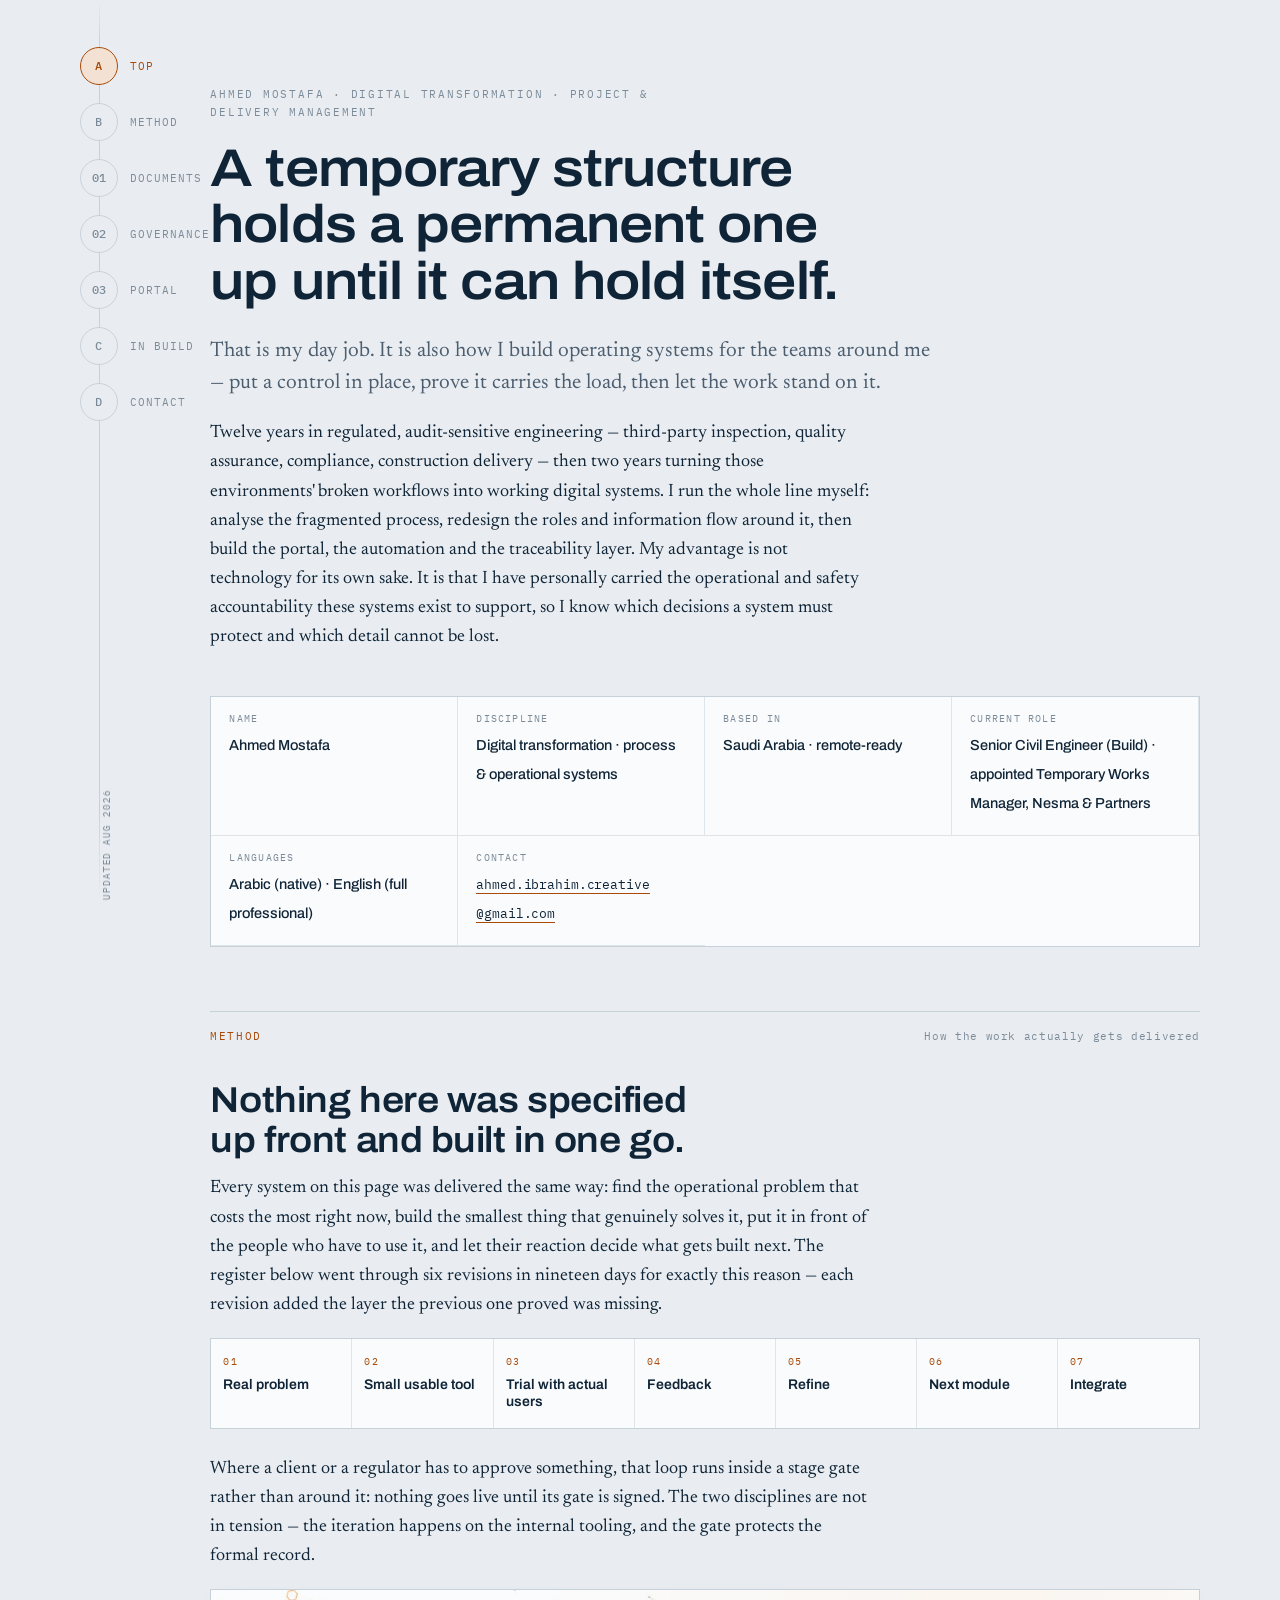
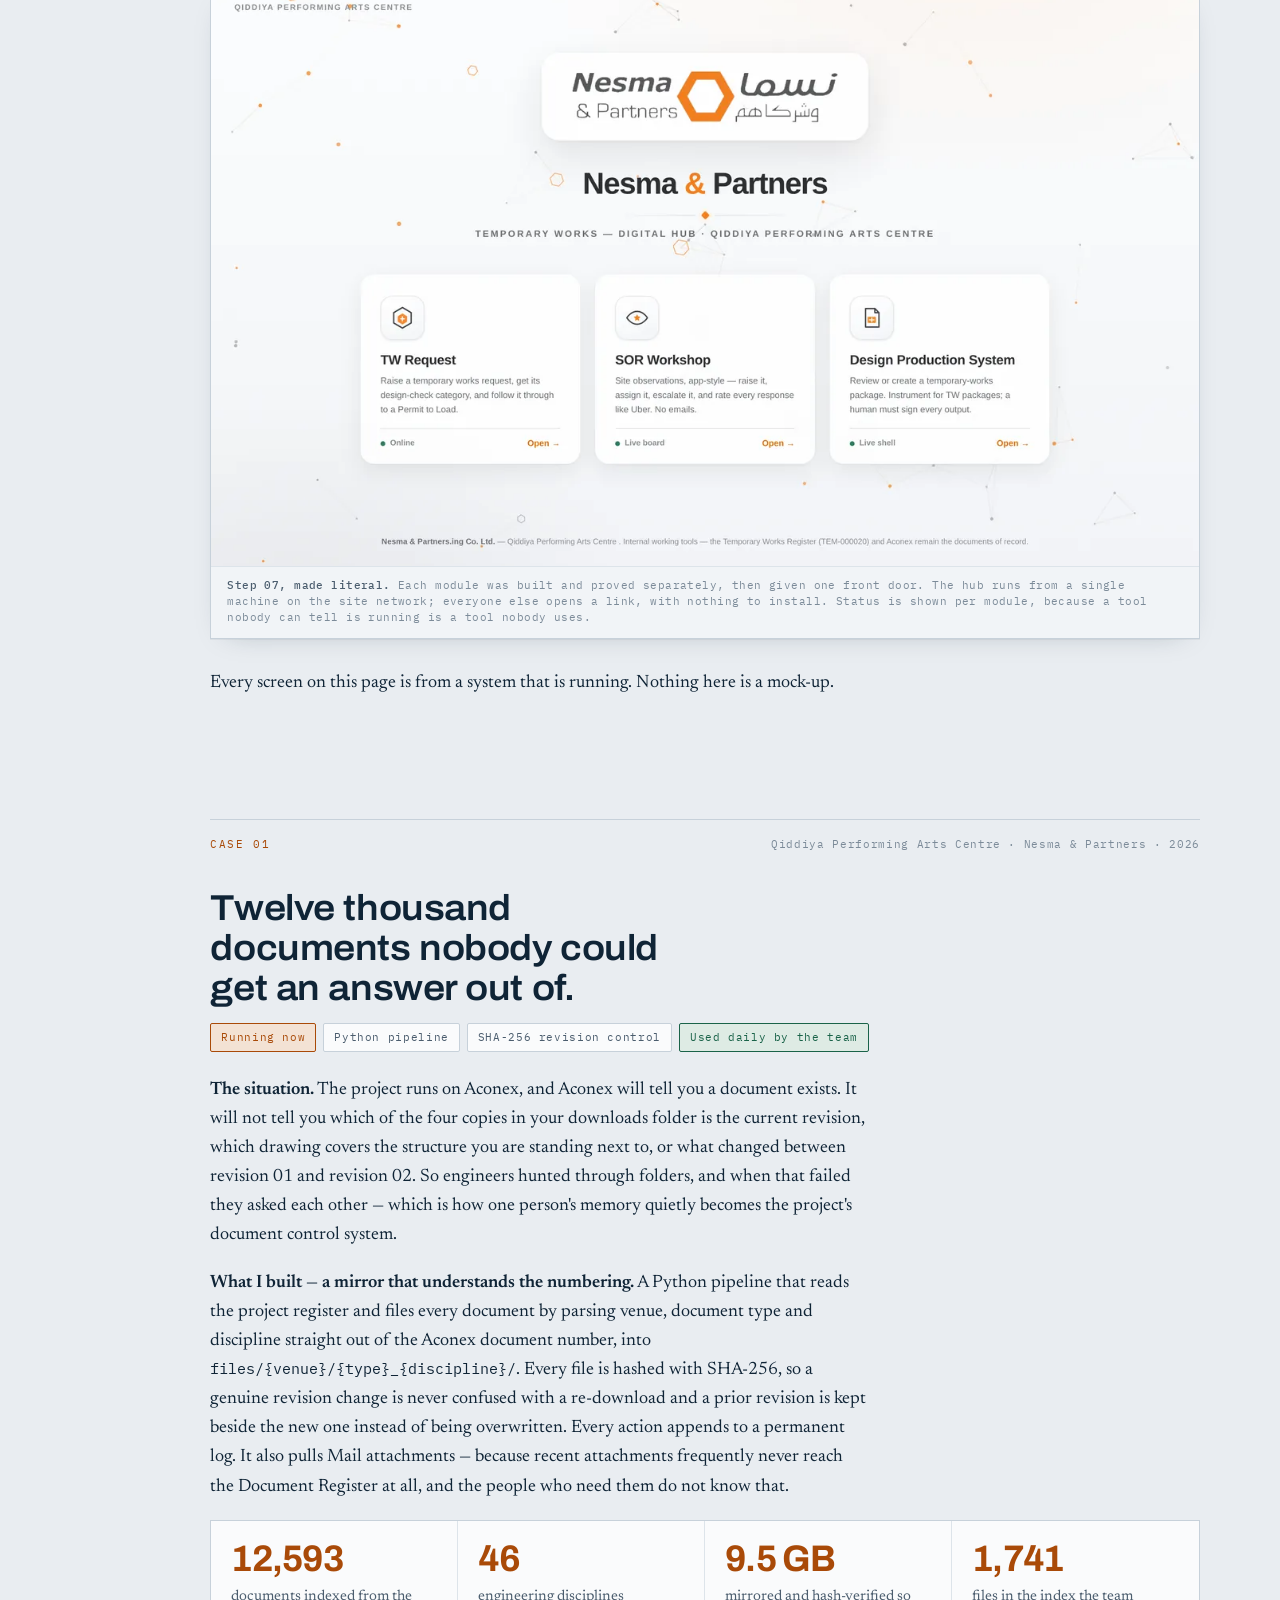
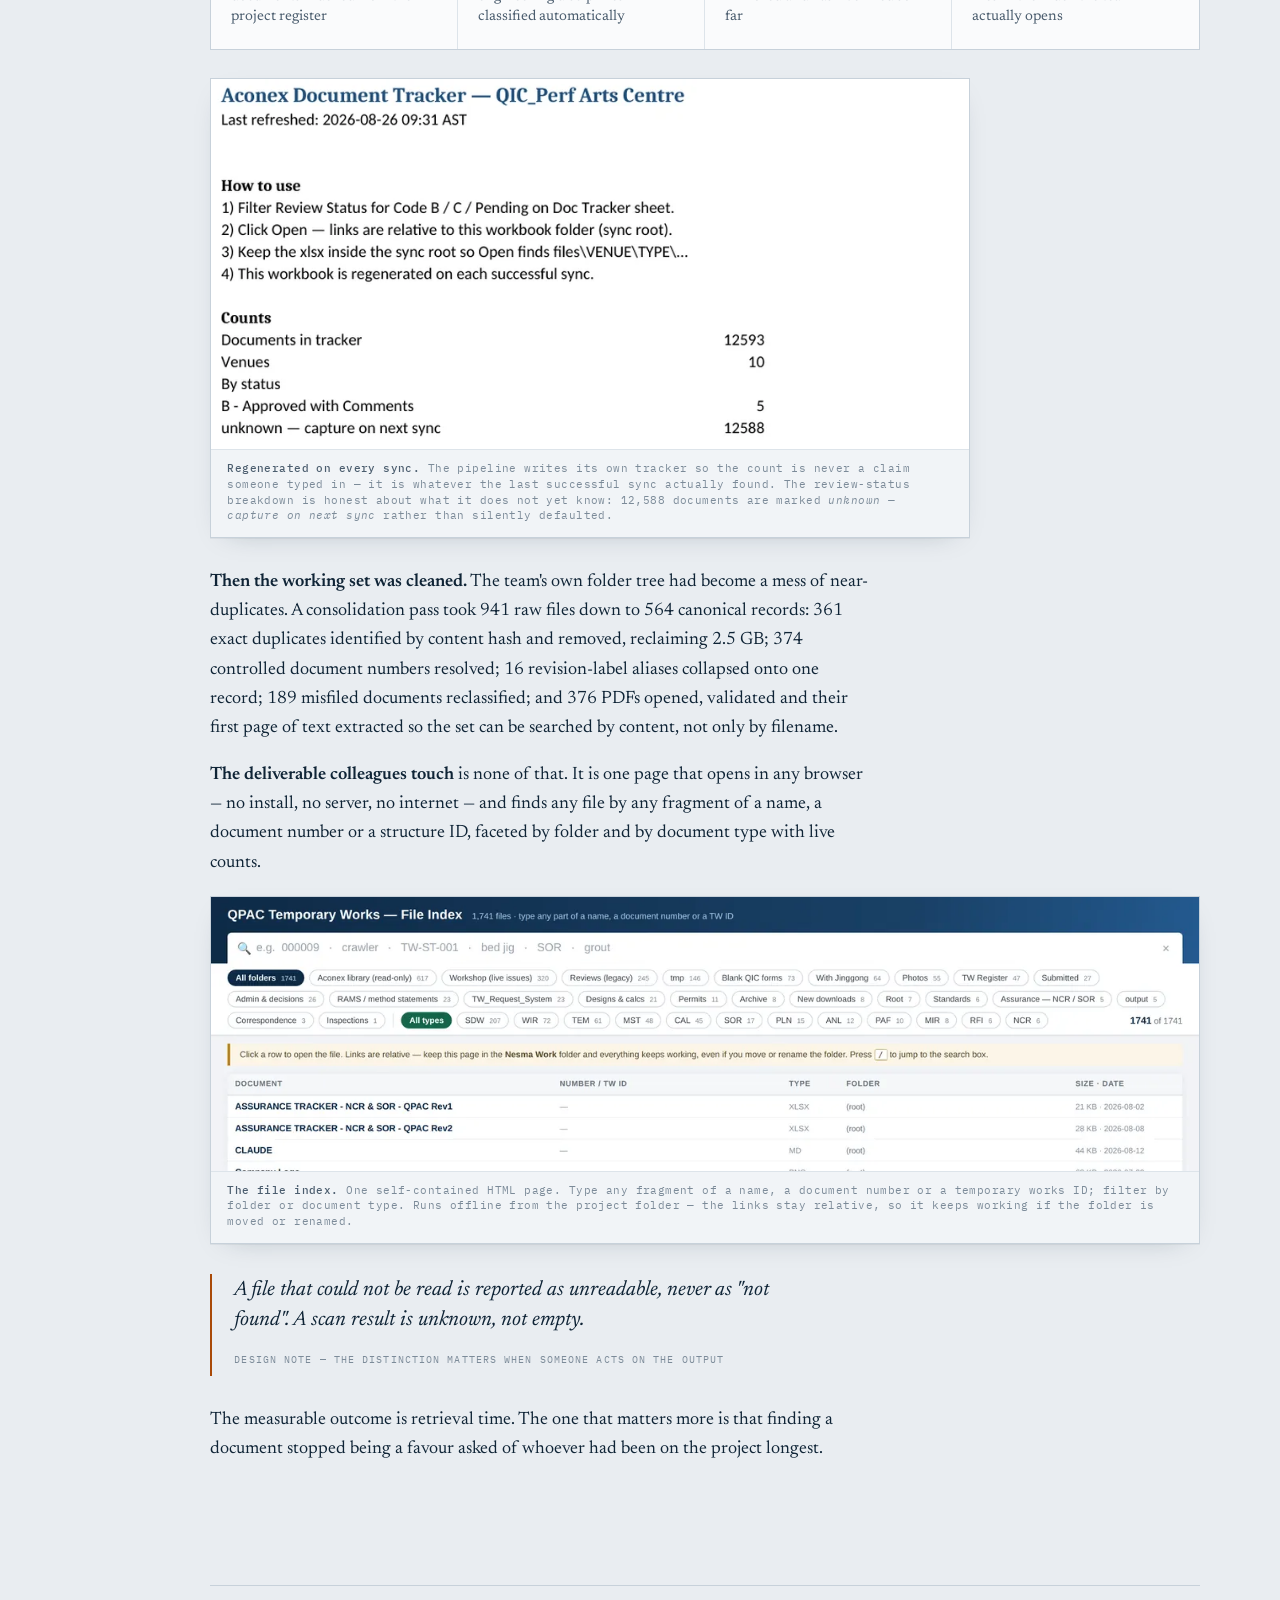
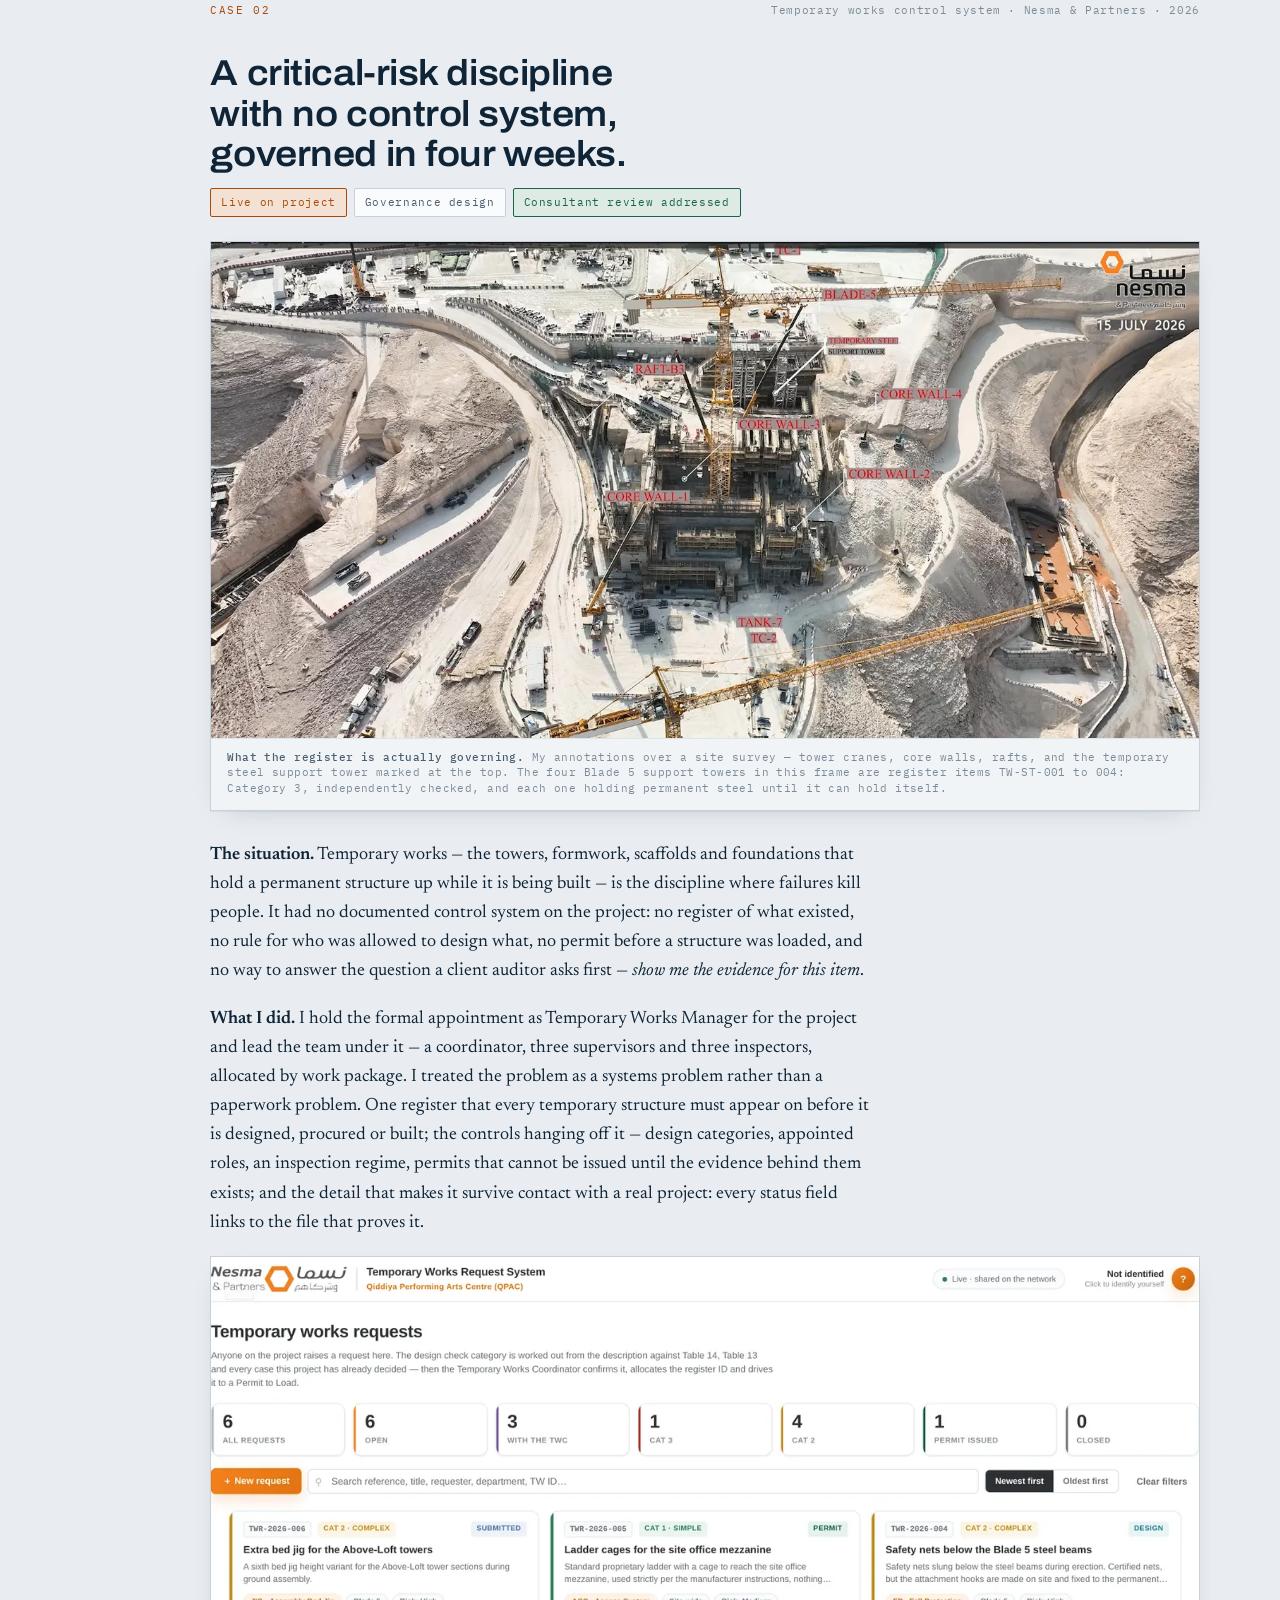
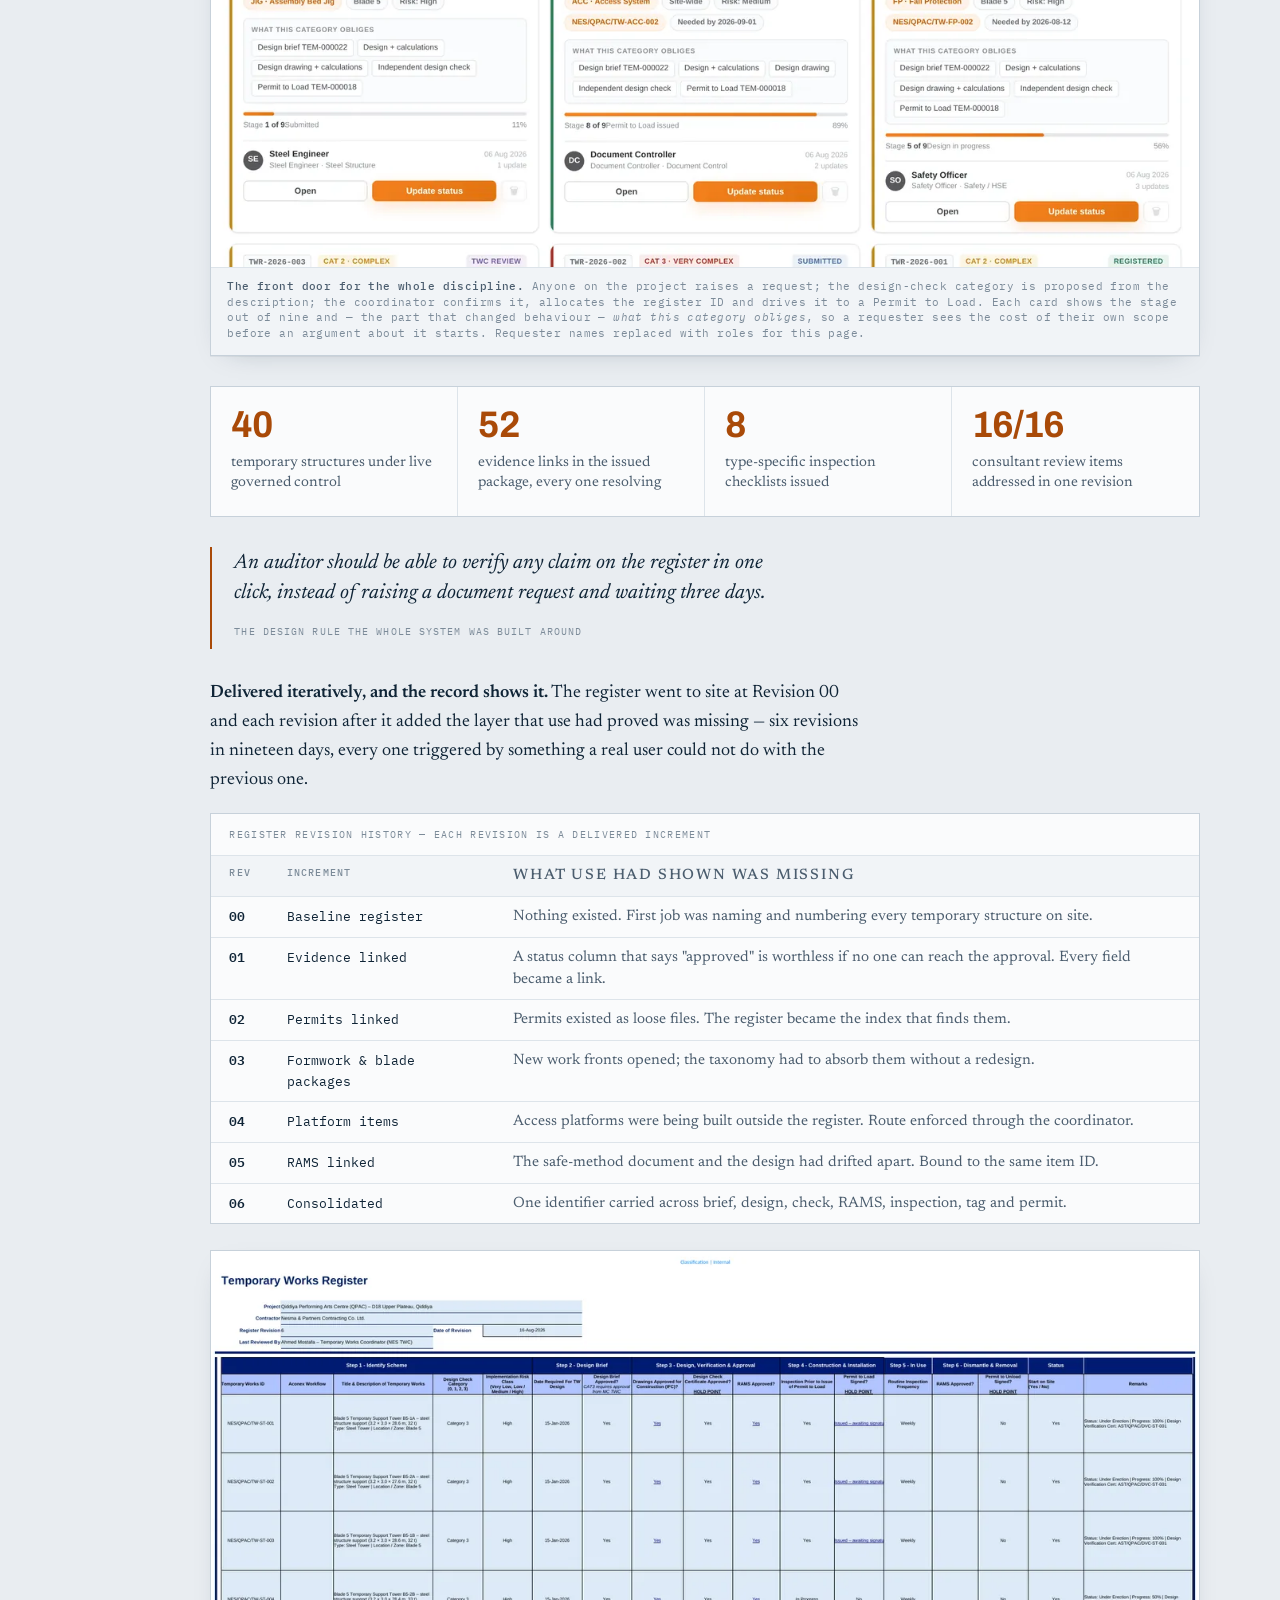
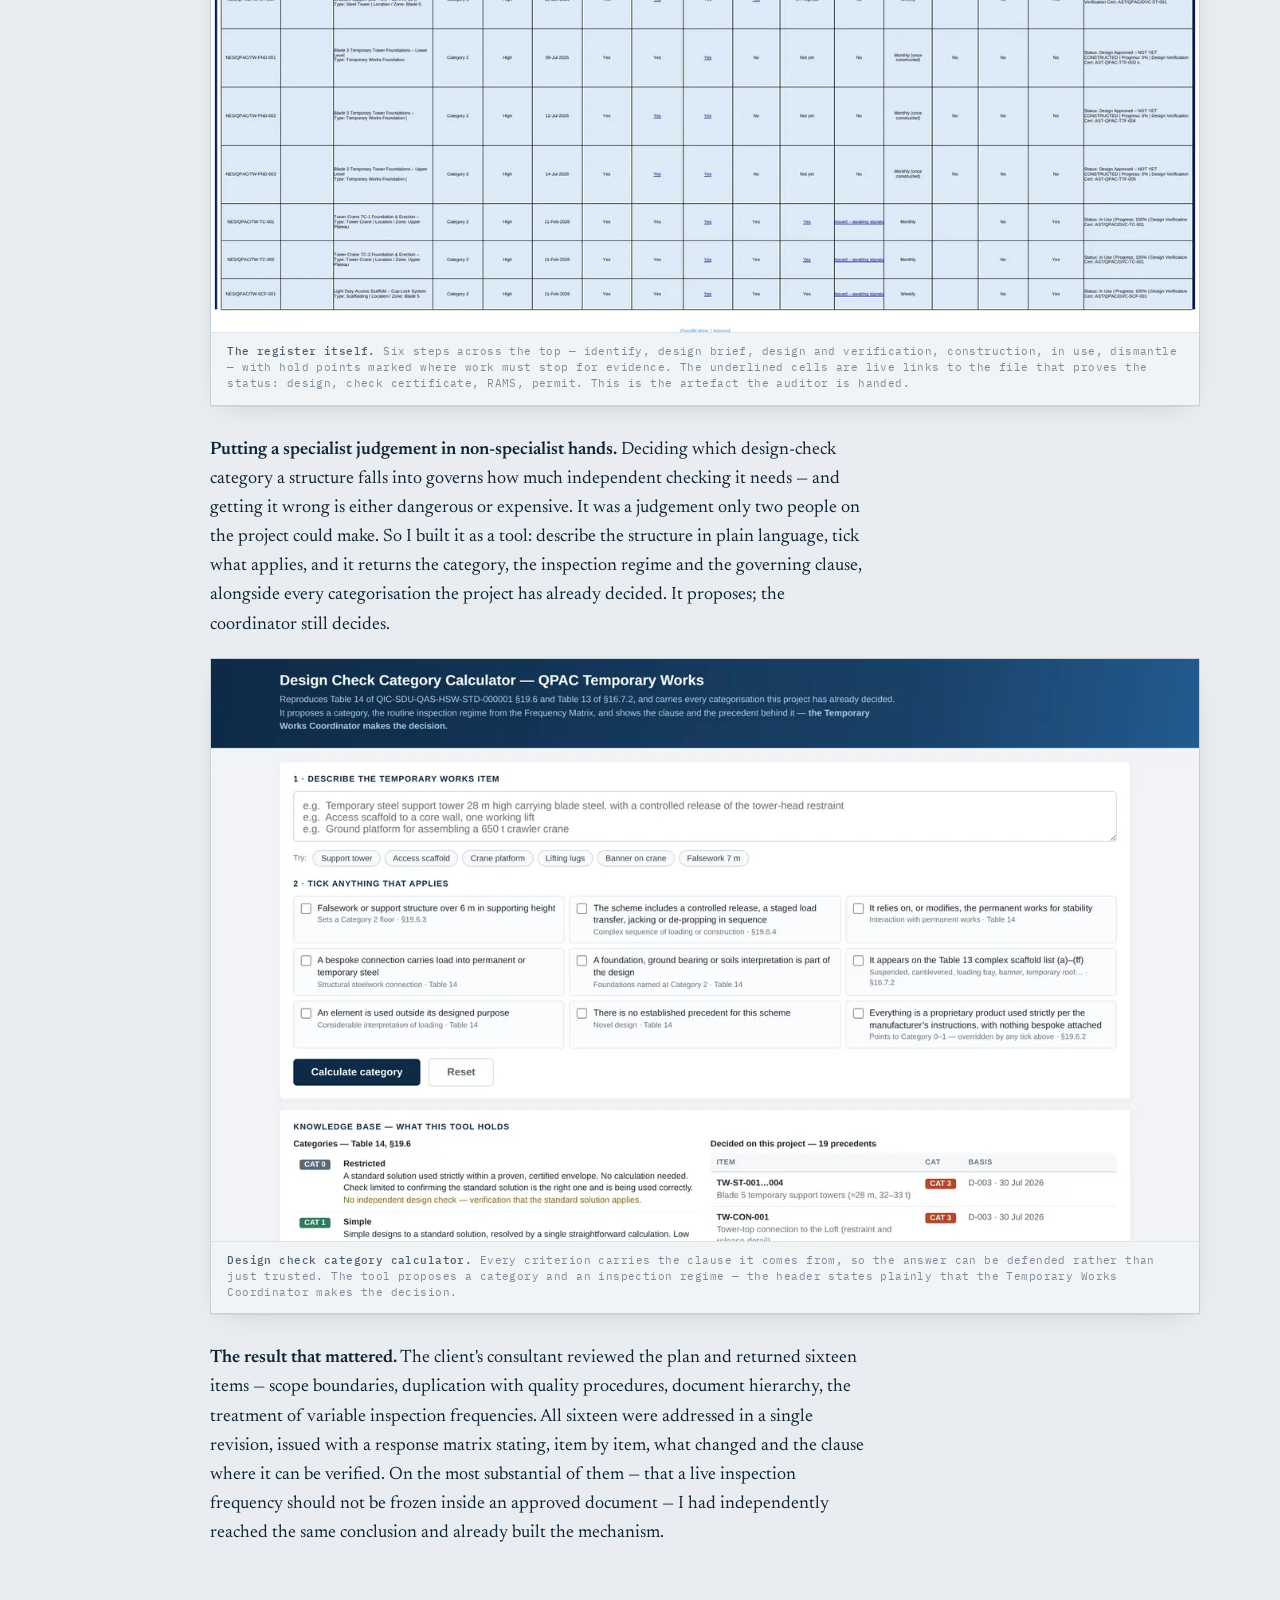
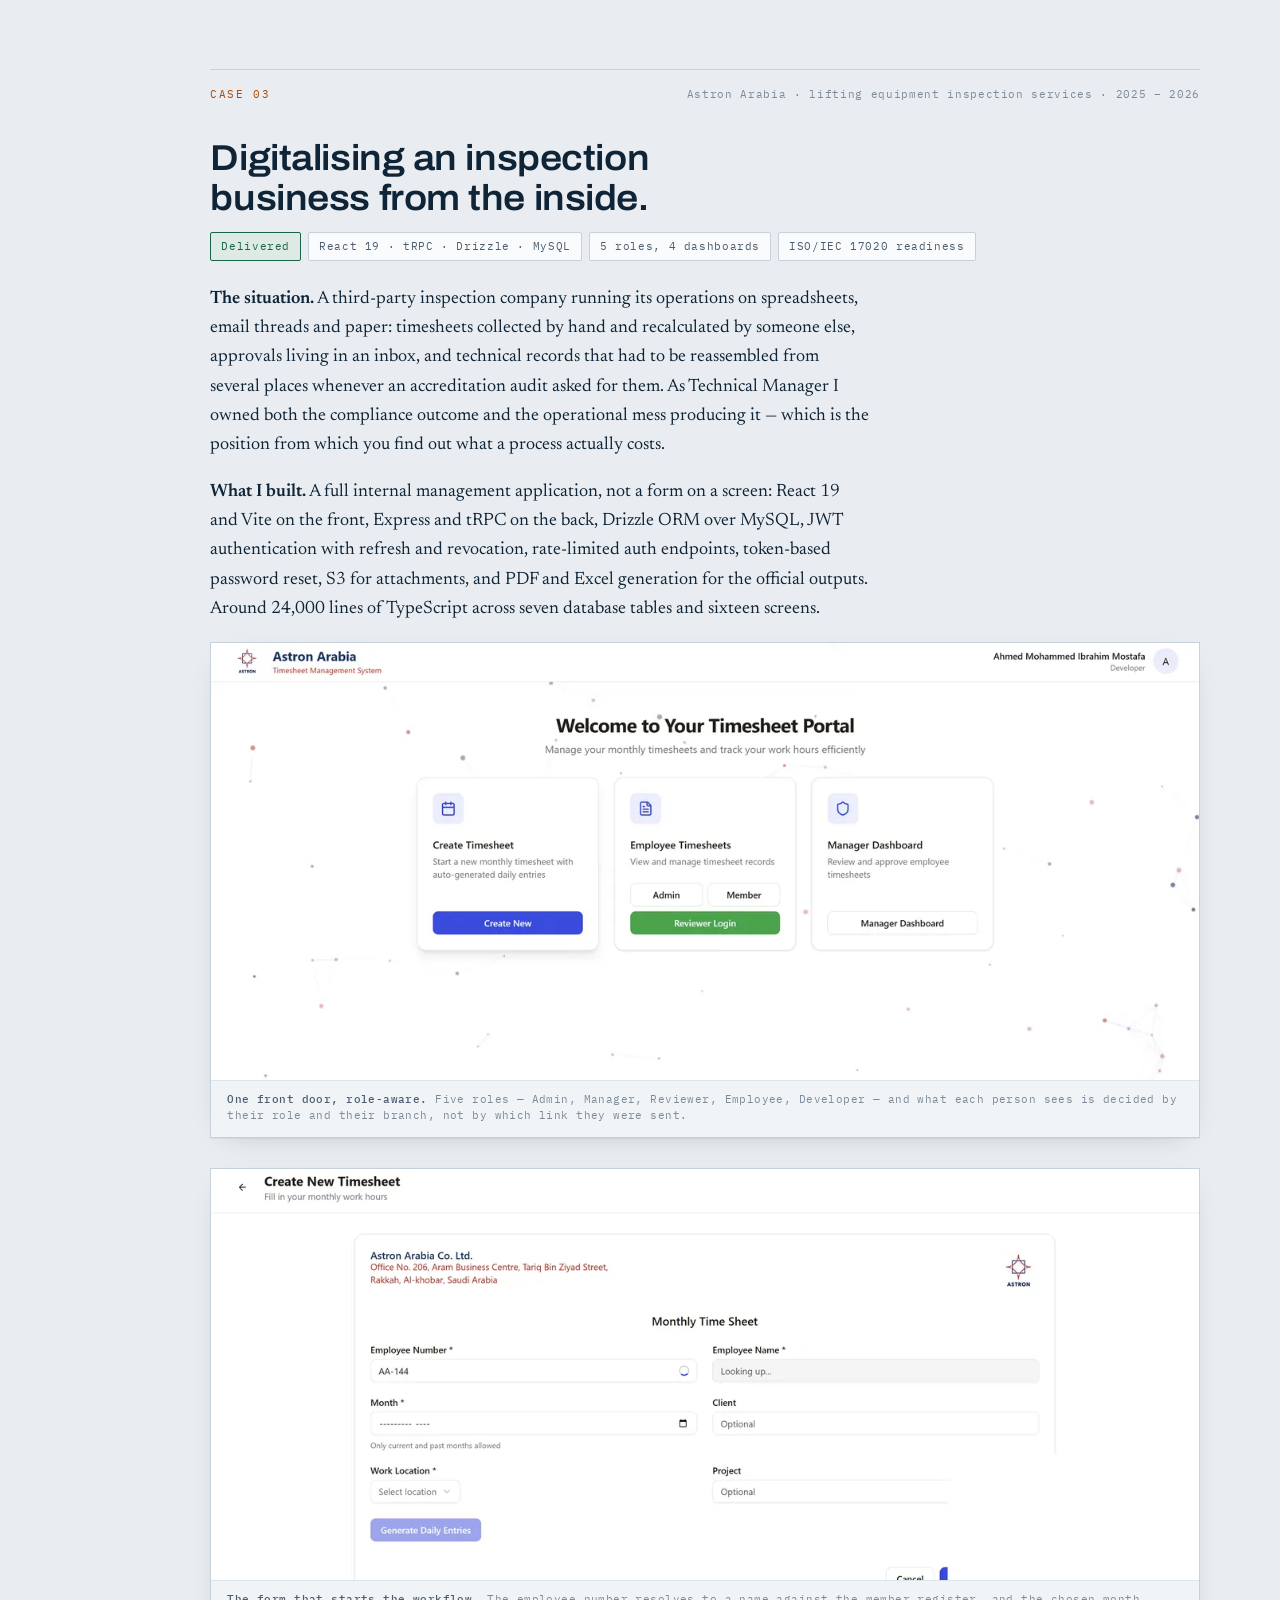
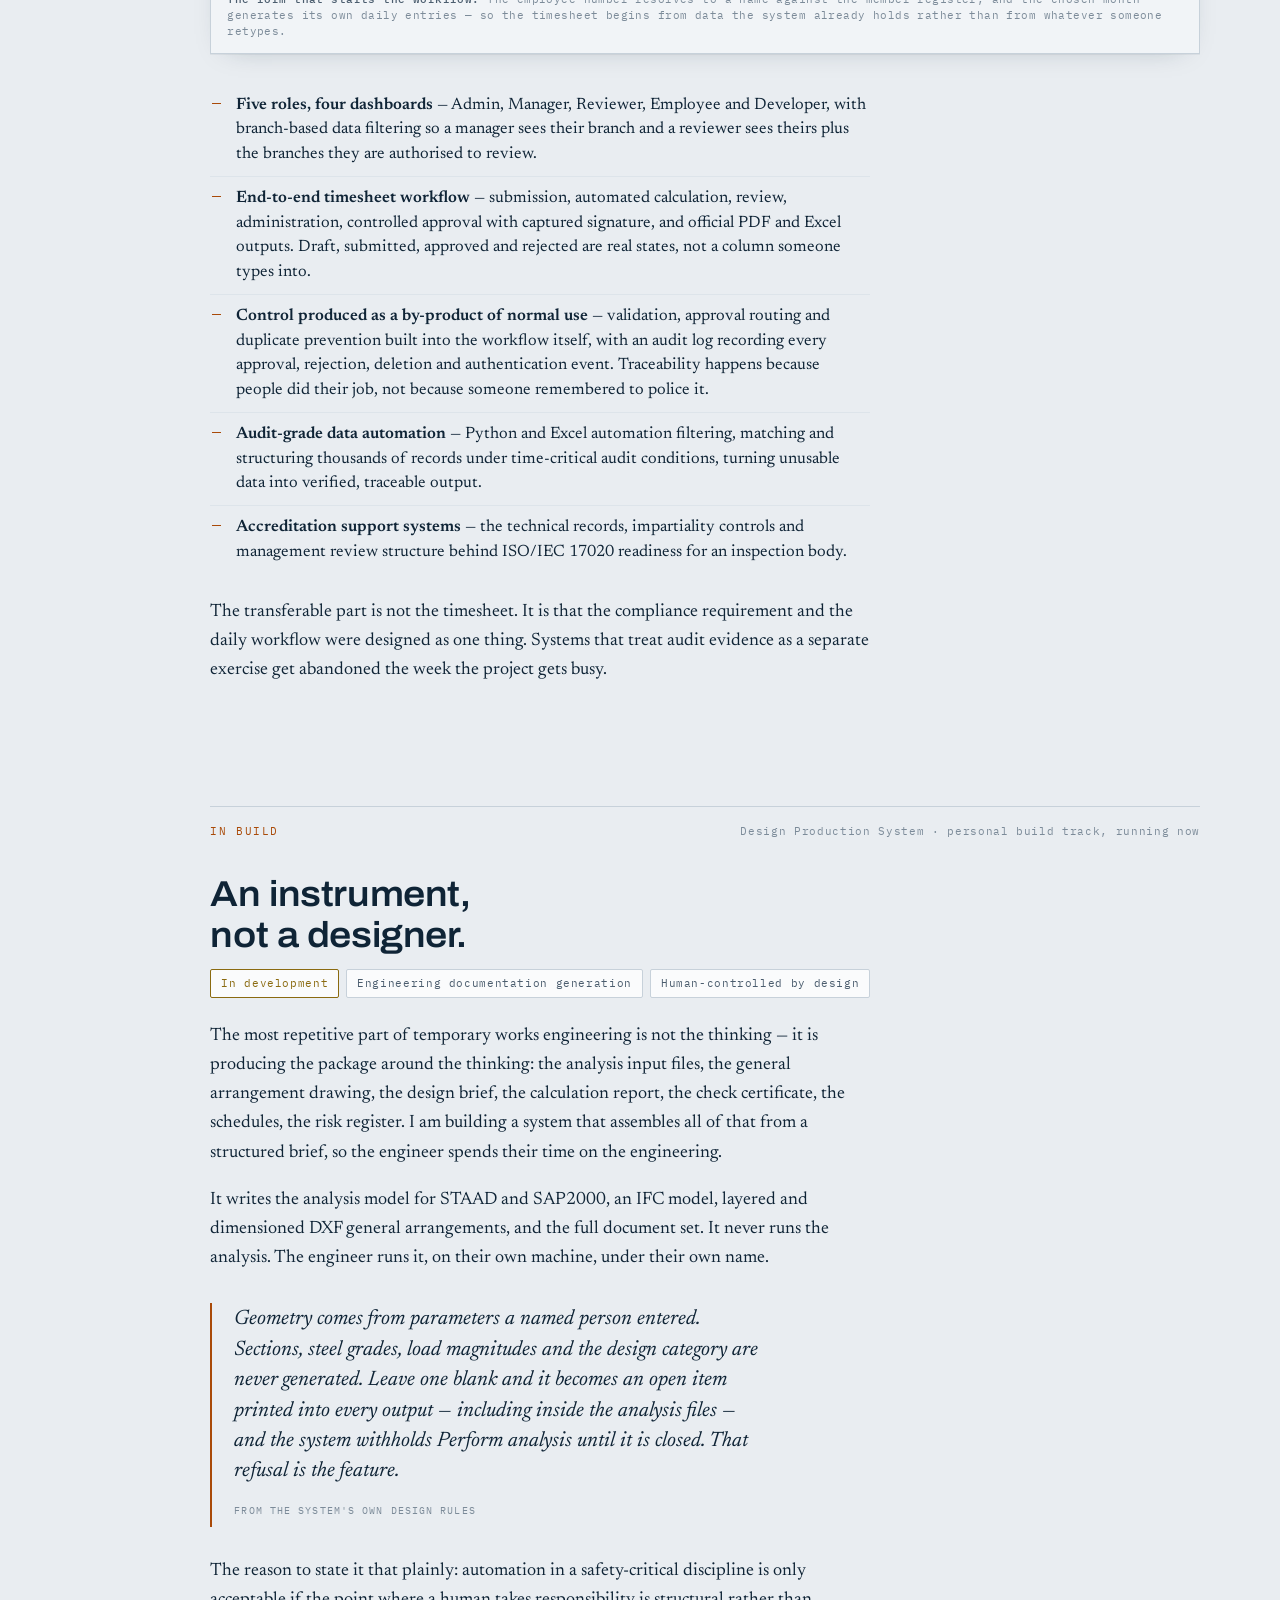
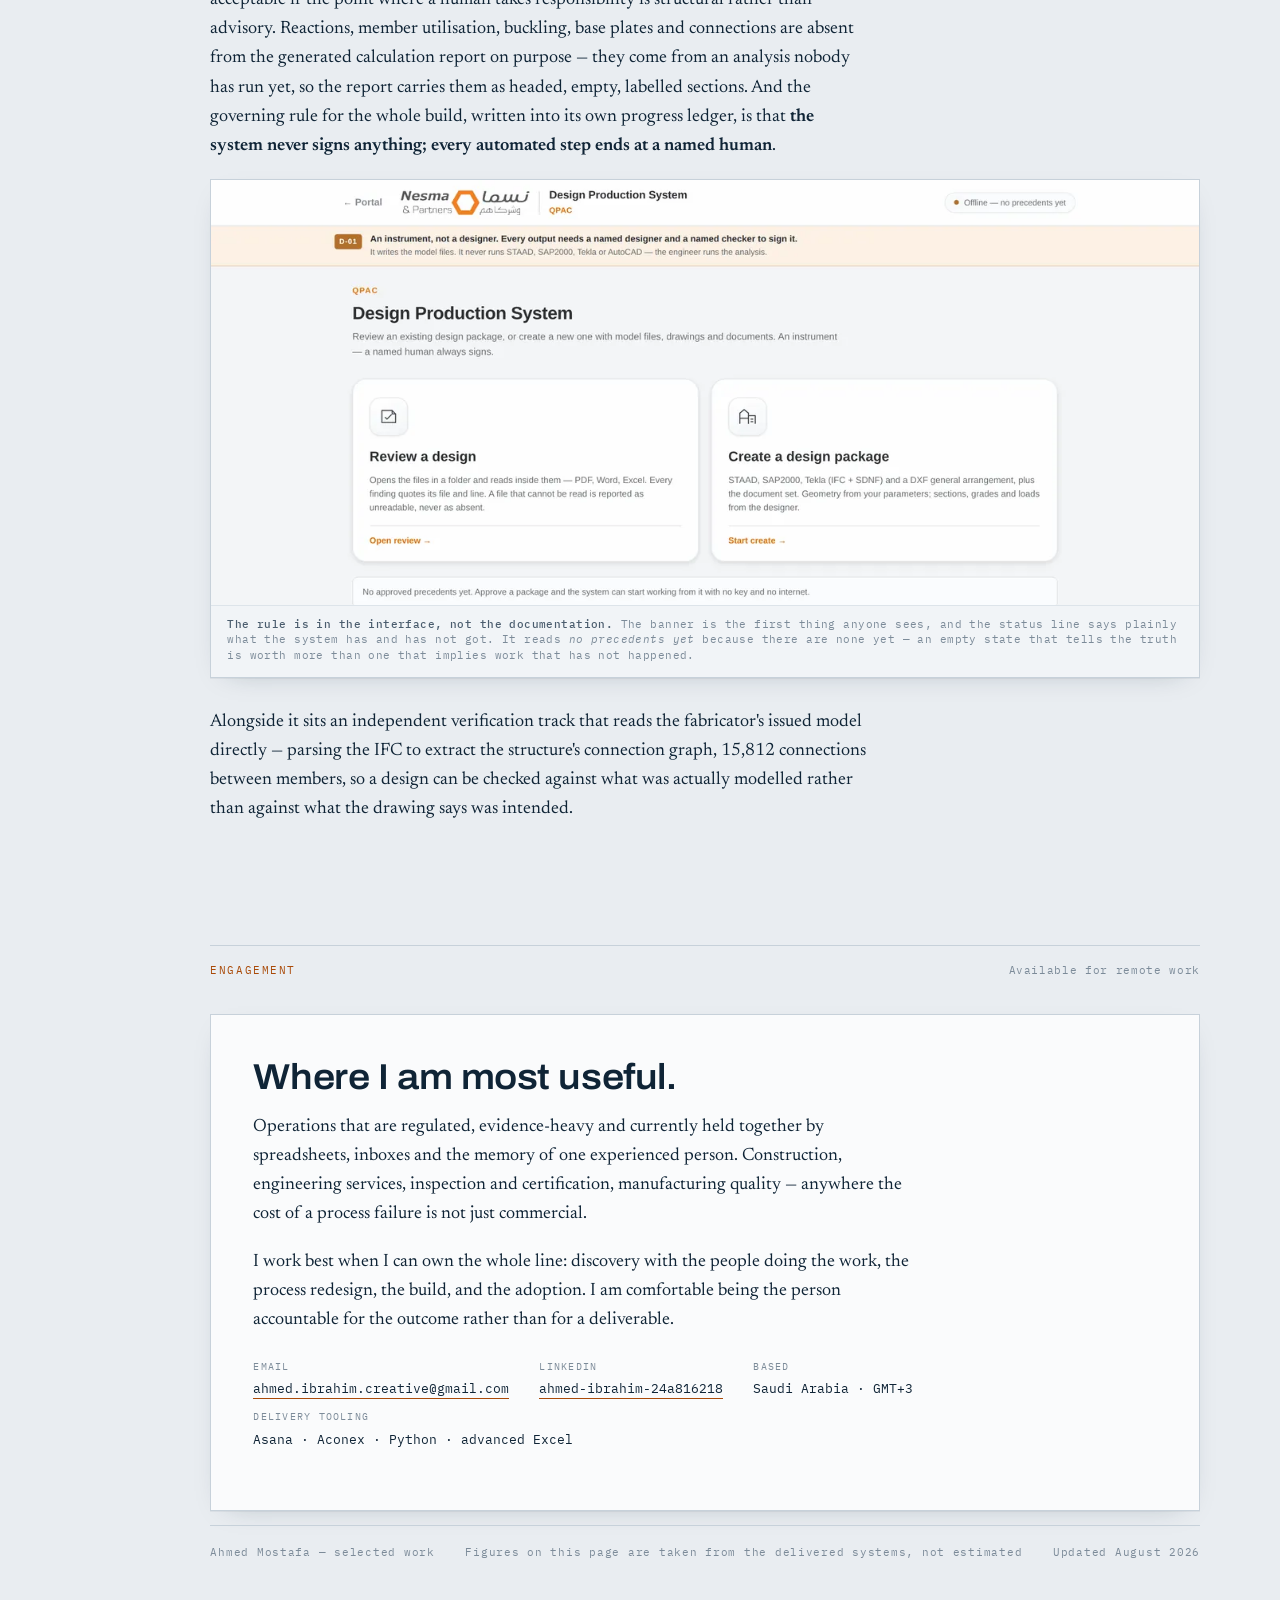
==== index.html @ 895879b9 "Add files via upload" ====
<!doctype html><html lang="en"><head><meta charset="utf-8"><meta name="viewport" content="width=device-width,initial-scale=1"><title>Ahmed Mostafa</title>

<link rel="preconnect" href="https://fonts.googleapis.com">
<link rel="preconnect" href="https://fonts.gstatic.com" crossorigin>
<link rel="stylesheet" href="https://fonts.googleapis.com/css2?family=Archivo:wdth,wght@75..125,400..700&family=IBM+Plex+Mono:wght@400;500;600&family=Newsreader:opsz,wght@6..72,300..600&display=swap">

<style>
/* ============ TOKENS ============ */
:root{
  --paper:#E9EDF1;
  --surface:#FAFBFC;
  --surface-2:#F1F4F7;
  --ink:#0F2436;
  --ink-2:#4B5D6E;
  --ink-3:#7C8B99;
  --rule:#C7D1DA;
  --rule-soft:#DDE4EA;
  --accent:#A94A08;
  --accent-soft:#F3E2D4;
  --verify:#1A6349;
  --verify-soft:#DEEBE4;
  --hold:#8A6A10;
  --shadow:0 1px 0 rgba(15,36,54,.05), 0 8px 28px -18px rgba(15,36,54,.35);
  --dsp:"Archivo","Helvetica Neue",Arial,sans-serif;
  --bdy:"Newsreader",Georgia,"Times New Roman",serif;
  --mno:"IBM Plex Mono",ui-monospace,"SFMono-Regular",Consolas,monospace;
}
@media (prefers-color-scheme: dark){
  :root:not([data-theme="light"]){
    --paper:#0B141C;
    --surface:#101C26;
    --surface-2:#16242F;
    --ink:#DFE8EF;
    --ink-2:#9CAFBE;
    --ink-3:#6D808F;
    --rule:#263A48;
    --rule-soft:#1C2C38;
    --accent:#E08A44;
    --accent-soft:#33231A;
    --verify:#59B790;
    --verify-soft:#152A24;
    --hold:#C9A241;
    --shadow:0 1px 0 rgba(0,0,0,.4), 0 10px 30px -20px rgba(0,0,0,.9);
  }
}
:root[data-theme="dark"]{
  --paper:#0B141C;
  --surface:#101C26;
  --surface-2:#16242F;
  --ink:#DFE8EF;
  --ink-2:#9CAFBE;
  --ink-3:#6D808F;
  --rule:#263A48;
  --rule-soft:#1C2C38;
  --accent:#E08A44;
  --accent-soft:#33231A;
  --verify:#59B790;
  --verify-soft:#152A24;
  --hold:#C9A241;
  --shadow:0 1px 0 rgba(0,0,0,.4), 0 10px 30px -20px rgba(0,0,0,.9);
}

*{box-sizing:border-box}
body{
  margin:0;
  background:var(--paper);
  color:var(--ink);
  font-family:var(--bdy);
  font-size:18px;
  line-height:1.62;
  -webkit-font-smoothing:antialiased;
  font-optical-sizing:auto;
}
::selection{background:var(--accent-soft);color:var(--ink)}
a{color:inherit}
:focus-visible{outline:2px solid var(--accent);outline-offset:3px;border-radius:2px}

/* ============ SHELL ============ */
.sheet{
  max-width:1200px;
  margin:0 auto;
  padding:0 clamp(16px,4vw,40px) 120px;
}
.grid{
  display:grid;
  grid-template-columns:92px minmax(0,1fr);
  gap:0 clamp(18px,3vw,40px);
  align-items:start;
}
.grid>*{min-width:0}
main{min-width:0}
/* left rail = drawing gridline */
.rail{
  position:sticky;
  top:0;
  height:100vh;
  padding-top:38px;
  display:flex;
  flex-direction:column;
  gap:0;
}
.rail::before{
  content:"";
  position:absolute;
  left:19px; top:0; bottom:0;
  width:1px;
  background:linear-gradient(to bottom,transparent 0,var(--rule) 46px,var(--rule) calc(100% - 90px),transparent 100%);
}
.bub{
  position:relative;
  display:flex;
  align-items:center;
  gap:12px;
  text-decoration:none;
  padding:9px 0;
  color:var(--ink-3);
  transition:color .25s ease;
}
.bub .dot{
  width:38px;height:38px;flex:none;
  border-radius:50%;
  border:1px solid var(--rule);
  background:var(--paper);
  display:grid;place-items:center;
  font-family:var(--mno);
  font-size:12px;font-weight:500;
  letter-spacing:.02em;
  color:var(--ink-3);
  transition:border-color .25s ease,color .25s ease,background .25s ease;
}
.bub .lbl{
  font-family:var(--mno);
  font-size:10.5px;
  letter-spacing:.1em;
  text-transform:uppercase;
  white-space:nowrap;
  opacity:0;
  transform:translateX(-6px);
  transition:opacity .25s ease,transform .25s ease;
}
.bub:hover .lbl,.bub.on .lbl{opacity:1;transform:none}
.bub:hover .dot{border-color:var(--ink-2);color:var(--ink-2)}
.bub.on{color:var(--accent)}
.bub.on .dot{border-color:var(--accent);color:var(--accent);background:var(--accent-soft)}
.railfoot{
  margin-top:auto;padding-bottom:34px;
  font-family:var(--mno);font-size:10px;letter-spacing:.09em;
  color:var(--ink-3);text-transform:uppercase;
  writing-mode:vertical-rl;transform:rotate(180deg);
  margin-left:19px;
}

/* ============ TYPE ============ */
.eyebrow{
  font-family:var(--mno);
  font-size:11px;
  letter-spacing:.16em;
  text-transform:uppercase;
  color:var(--ink-3);
  margin:0 0 18px;
}
h1{
  font-family:var(--dsp);
  font-variation-settings:"wdth" 112;
  font-weight:600;
  font-size:clamp(31px,4.6vw,53px);
  line-height:1.07;
  letter-spacing:-.018em;
  text-wrap:balance;
  margin:0 0 26px;
  max-width:21ch;
}
h2{
  font-family:var(--dsp);
  font-variation-settings:"wdth" 108;
  font-weight:600;
  font-size:clamp(24px,3.1vw,36px);
  line-height:1.12;
  letter-spacing:-.012em;
  text-wrap:balance;
  margin:0 0 14px;
  max-width:22ch;
}
h3{
  font-family:var(--dsp);
  font-variation-settings:"wdth" 100;
  font-weight:600;
  font-size:17px;
  letter-spacing:.005em;
  margin:0 0 8px;
}
p{margin:0 0 18px;max-width:66ch}
.lead{font-size:21px;line-height:1.56;color:var(--ink-2);max-width:60ch}
strong{font-weight:600;color:var(--ink)}
em{font-style:italic}

/* ============ SECTIONS ============ */
section{padding:0 0 clamp(64px,8vw,104px);scroll-margin-top:24px}
.sechead{
  display:flex;align-items:baseline;gap:16px;flex-wrap:wrap;
  border-top:1px solid var(--rule);
  padding-top:16px;margin-bottom:34px;
}
.sechead .ref{
  font-family:var(--mno);font-size:11px;letter-spacing:.14em;
  text-transform:uppercase;color:var(--accent);flex:none;
}
.sechead .meta{
  font-family:var(--mno);font-size:11px;letter-spacing:.06em;
  color:var(--ink-3);margin-left:auto;text-align:right;
}

/* ============ TITLE BLOCK ============ */
.hero{padding:clamp(44px,7vw,86px) 0 clamp(40px,5vw,64px)}
.tblock{
  margin-top:44px;
  border:1px solid var(--rule);
  background:var(--surface);
  display:grid;
  grid-template-columns:repeat(auto-fit,minmax(228px,1fr));
}
.tcell{
  padding:14px 18px 16px;
  border-right:1px solid var(--rule-soft);
  border-bottom:1px solid var(--rule-soft);
  min-width:0;
}
.tcell:last-child{border-right:0}
.tcell .k{
  font-family:var(--mno);font-size:9.5px;letter-spacing:.13em;
  text-transform:uppercase;color:var(--ink-3);display:block;margin-bottom:5px;
}
.tcell .v{
  font-family:var(--dsp);font-variation-settings:"wdth" 100;
  font-weight:500;font-size:14.5px;line-height:1.35;color:var(--ink);
  word-break:break-word;
}
.tcell a.v{text-decoration:none;border-bottom:1px solid var(--accent);padding-bottom:1px}
.tcell a.mail{font-family:var(--mno);font-size:12.5px;font-weight:400;letter-spacing:-.01em}
.tcell a.v:hover{color:var(--accent)}

/* ============ LOOP STRIP ============ */
.loop{
  display:flex;flex-wrap:wrap;align-items:stretch;gap:0;
  border:1px solid var(--rule);background:var(--surface);
  margin:0 0 26px;
}
.loop .st{
  flex:1 1 100px;min-width:0;
  padding:15px 12px 17px;
  border-right:1px solid var(--rule-soft);
  position:relative;
}
.loop .st:last-child{border-right:0}
.loop .st .n{
  font-family:var(--mno);font-size:9.5px;letter-spacing:.12em;
  color:var(--accent);display:block;margin-bottom:6px;
}
.loop .st .t{
  font-family:var(--dsp);font-variation-settings:"wdth" 100;
  font-weight:600;font-size:14px;line-height:1.25;display:block;
}

/* ============ FIGURES / DATA ============ */
.scroller{overflow-x:auto;margin:0 0 26px;border:1px solid var(--rule);background:var(--surface)}
table{border-collapse:collapse;width:100%;min-width:520px;font-family:var(--mno);font-size:13px}
caption{
  caption-side:top;text-align:left;padding:13px 18px 12px;
  font-family:var(--mno);font-size:10px;letter-spacing:.13em;text-transform:uppercase;
  color:var(--ink-3);border-bottom:1px solid var(--rule-soft);
}
th,td{padding:9px 18px;text-align:left;border-bottom:1px solid var(--rule-soft);vertical-align:top}
thead th{
  font-size:9.5px;letter-spacing:.12em;text-transform:uppercase;font-weight:500;
  color:var(--ink-3);background:var(--surface-2);
}
tbody tr:last-child td{border-bottom:0}
td.num{font-variant-numeric:tabular-nums;font-weight:600;color:var(--ink);white-space:nowrap}
td.was{color:var(--ink-3);font-variant-numeric:tabular-nums;white-space:nowrap}
.tdesc{font-family:var(--bdy);font-size:15px;line-height:1.45;color:var(--ink-2);min-width:230px}

/* metric row */
.metrics{
  display:grid;grid-template-columns:repeat(auto-fit,minmax(158px,1fr));
  border:1px solid var(--rule);background:var(--surface);margin:0 0 28px;
}
.metric{padding:20px 20px 22px;border-right:1px solid var(--rule-soft);min-width:0}
.metric:last-child{border-right:0}
.metric .fig{
  font-family:var(--dsp);font-variation-settings:"wdth" 96;
  font-weight:700;font-size:clamp(27px,3.4vw,37px);line-height:1;
  letter-spacing:-.02em;color:var(--accent);
  font-variant-numeric:tabular-nums;display:block;margin-bottom:9px;
}
.metric .cap{
  font-family:var(--bdy);font-size:14.5px;line-height:1.4;color:var(--ink-2);display:block;
}

/* ============ FIGURES (screens) ============ */
figure.shot{
  margin:6px 0 30px;border:1px solid var(--rule);background:var(--surface-2);
  box-shadow:var(--shadow);overflow:hidden;
}
figure.shot img{display:block;width:100%;height:auto;border-bottom:1px solid var(--rule-soft)}
figure.shot figcaption{
  padding:11px 16px 13px;font-family:var(--mno);font-size:10.5px;line-height:1.5;
  letter-spacing:.04em;color:var(--ink-3);
}
figure.shot figcaption b{color:var(--ink-2);font-weight:500}
.shotpair{display:grid;grid-template-columns:repeat(auto-fit,minmax(272px,1fr));gap:18px;margin:6px 0 30px}
.shotpair figure.shot{margin:0}

@media (prefers-color-scheme: dark){
  :root:not([data-theme="light"]) figure.shot img{opacity:.92}
}
:root[data-theme="dark"] figure.shot img{opacity:.92}

/* ============ CHIPS ============ */
.chips{display:flex;flex-wrap:wrap;gap:7px;margin:0 0 24px;padding:0;list-style:none}
.chip{
  font-family:var(--mno);font-size:10.5px;letter-spacing:.06em;
  padding:5px 10px;border:1px solid var(--rule);border-radius:2px;
  color:var(--ink-2);background:var(--surface);
}
.chip.done{border-color:var(--verify);color:var(--verify);background:var(--verify-soft)}
.chip.live{border-color:var(--accent);color:var(--accent);background:var(--accent-soft)}
.chip.hold{border-color:var(--hold);color:var(--hold)}

/* ============ PROSE BITS ============ */
.pull{
  border-left:2px solid var(--accent);
  padding:2px 0 2px 22px;
  margin:30px 0 30px;
  max-width:56ch;
}
.pull p{
  font-size:21px;line-height:1.45;color:var(--ink);
  font-style:italic;margin:0 0 8px;
}
.pull .src{
  font-family:var(--mno);font-size:10px;letter-spacing:.11em;
  text-transform:uppercase;color:var(--ink-3);font-style:normal;
}
.blocks{display:grid;grid-template-columns:repeat(auto-fit,minmax(258px,1fr));gap:26px 34px;margin:0 0 28px}
.blk h3{margin-bottom:7px}
.blk p{font-size:16px;line-height:1.55;color:var(--ink-2);margin:0}
.blk .tag{
  font-family:var(--mno);font-size:9.5px;letter-spacing:.13em;text-transform:uppercase;
  color:var(--accent);display:block;margin-bottom:9px;
}
ul.plain{margin:0 0 24px;padding:0;list-style:none;max-width:66ch}
ul.plain li{
  padding:9px 0 9px 26px;position:relative;
  border-bottom:1px solid var(--rule-soft);font-size:16.5px;line-height:1.5;
}
ul.plain li:last-child{border-bottom:0}
ul.plain li::before{
  content:"";position:absolute;left:2px;top:19px;
  width:9px;height:1px;background:var(--accent);
}

/* ============ CONTACT ============ */
.contact{
  border:1px solid var(--rule);background:var(--surface);
  padding:clamp(26px,4vw,42px);
  box-shadow:var(--shadow);
}
.contact h2{margin-bottom:16px}
.clist{display:flex;flex-wrap:wrap;gap:10px 30px;margin-top:24px;padding:0;list-style:none}
.clist li{font-family:var(--mno);font-size:13px}
.clist .k{
  display:block;font-size:9.5px;letter-spacing:.13em;text-transform:uppercase;
  color:var(--ink-3);margin-bottom:4px;
}
.clist a{text-decoration:none;border-bottom:1px solid var(--accent);padding-bottom:1px}
.clist a:hover{color:var(--accent)}

footer{
  border-top:1px solid var(--rule);
  margin-top:14px;padding-top:18px;
  font-family:var(--mno);font-size:10.5px;letter-spacing:.07em;
  color:var(--ink-3);
  display:flex;flex-wrap:wrap;gap:10px 24px;justify-content:space-between;
}

/* ============ REVEAL ============ */
.rv{opacity:0;transform:translateY(14px);transition:opacity .6s ease,transform .6s ease}
.rv.in{opacity:1;transform:none}
@media (prefers-reduced-motion:reduce){
  .rv{opacity:1;transform:none;transition:none}
  *{scroll-behavior:auto !important}
}
html{scroll-behavior:smooth}

/* ============ NARROW ============ */
@media (max-width:860px){
  body{font-size:17px}
  .grid{grid-template-columns:1fr}
  .rail{
    position:sticky;top:0;height:auto;padding:10px 0;z-index:20;
    flex-direction:row;gap:6px;overflow-x:auto;
    background:var(--paper);border-bottom:1px solid var(--rule);
    margin:0 calc(-1 * clamp(16px,4vw,40px));
    padding-left:clamp(16px,4vw,40px);padding-right:clamp(16px,4vw,40px);
  }
  .rail::before{display:none}
  .bub{padding:0;flex:none}
  .bub .dot{width:33px;height:33px;font-size:11px}
  .bub .lbl{display:none}
  .railfoot{display:none}
  .sechead .meta{margin-left:0;text-align:left;width:100%}
  .pull p{font-size:19px}
  .lead{font-size:19px}
}
</style>

</head><body><div class="sheet">
<div class="grid">

  <!-- ======== GRID RAIL ======== -->
  <nav class="rail" aria-label="Sections">
    <a class="bub" href="#top"><span class="dot" aria-hidden="true">A</span><span class="lbl">Top</span></a>
    <a class="bub" href="#method"><span class="dot" aria-hidden="true">B</span><span class="lbl">Method</span></a>
    <a class="bub" href="#c1"><span class="dot" aria-hidden="true">01</span><span class="lbl">Documents</span></a>
    <a class="bub" href="#c2"><span class="dot" aria-hidden="true">02</span><span class="lbl">Governance</span></a>
    <a class="bub" href="#c3"><span class="dot" aria-hidden="true">03</span><span class="lbl">Portal</span></a>
    <a class="bub" href="#dps"><span class="dot" aria-hidden="true">C</span><span class="lbl">In build</span></a>
    <a class="bub" href="#work"><span class="dot" aria-hidden="true">D</span><span class="lbl">Contact</span></a>
    <div class="railfoot">Updated Aug 2026</div>
  </nav>

  <!-- ======== CONTENT ======== -->
  <main>

  <!-- HERO -->
  <section class="hero" id="top">
    <p class="eyebrow">Ahmed Mostafa · Digital transformation · Project &amp; delivery management</p>
    <h1>A temporary structure holds a permanent one up until it can hold itself.</h1>
    <p class="lead">That is my day job. It is also how I build operating systems for the teams around me — put a control in place, prove it carries the load, then let the work stand on it.</p>
    <p>Twelve years in regulated, audit-sensitive engineering — third-party inspection, quality assurance, compliance, construction delivery — then two years turning those environments' broken workflows into working digital systems. I run the whole line myself: analyse the fragmented process, redesign the roles and information flow around it, then build the portal, the automation and the traceability layer. My advantage is not technology for its own sake. It is that I have personally carried the operational and safety accountability these systems exist to support, so I know which decisions a system must protect and which detail cannot be lost.</p>

    <div class="tblock">
      <div class="tcell"><span class="k">Name</span><span class="v">Ahmed Mostafa</span></div>
      <div class="tcell"><span class="k">Discipline</span><span class="v">Digital transformation · process &amp; operational systems</span></div>
      <div class="tcell"><span class="k">Based in</span><span class="v">Saudi Arabia · remote-ready</span></div>
      <div class="tcell"><span class="k">Current role</span><span class="v">Senior Civil Engineer (Build) · appointed Temporary Works Manager, Nesma &amp; Partners</span></div>
      <div class="tcell"><span class="k">Languages</span><span class="v">Arabic (native) · English (full professional)</span></div>
      <div class="tcell"><span class="k">Contact</span><a class="v mail" href="mailto:ahmed.ibrahim.creative@gmail.com">ahmed.ibrahim.creative<wbr>@gmail.com</a></div>
    </div>
  </section>

  <!-- METHOD -->
  <section id="method" class="rv">
    <div class="sechead">
      <span class="ref">Method</span>
      <span class="meta">How the work actually gets delivered</span>
    </div>
    <h2>Nothing here was specified up front and built in one go.</h2>
    <p>Every system on this page was delivered the same way: find the operational problem that costs the most right now, build the smallest thing that genuinely solves it, put it in front of the people who have to use it, and let their reaction decide what gets built next. The register below went through six revisions in nineteen days for exactly this reason — each revision added the layer the previous one proved was missing.</p>

    <div class="loop">
      <div class="st"><span class="n">01</span><span class="t">Real problem</span></div>
      <div class="st"><span class="n">02</span><span class="t">Small usable tool</span></div>
      <div class="st"><span class="n">03</span><span class="t">Trial with actual users</span></div>
      <div class="st"><span class="n">04</span><span class="t">Feedback</span></div>
      <div class="st"><span class="n">05</span><span class="t">Refine</span></div>
      <div class="st"><span class="n">06</span><span class="t">Next module</span></div>
      <div class="st"><span class="n">07</span><span class="t">Integrate</span></div>
    </div>

    <p>Where a client or a regulator has to approve something, that loop runs inside a stage gate rather than around it: nothing goes live until its gate is signed. The two disciplines are not in tension — the iteration happens on the internal tooling, and the gate protects the formal record.</p>

    <figure class="shot">
      <img src="[data-uri]" alt="The project digital hub: one page with three cards — TW Request, SOR Workshop and Design Production System — each showing a live status.">
      <figcaption><b>Step 07, made literal.</b> Each module was built and proved separately, then given one front door. The hub runs from a single machine on the site network; everyone else opens a link, with nothing to install. Status is shown per module, because a tool nobody can tell is running is a tool nobody uses.</figcaption>
    </figure>
    <p>Every screen on this page is from a system that is running. Nothing here is a mock-up.</p>
  </section>

  <!-- CASE 01 -->
  <section id="c1" class="rv">
    <div class="sechead">
      <span class="ref">Case 01</span>
      <span class="meta">Qiddiya Performing Arts Centre · Nesma &amp; Partners · 2026</span>
    </div>
    <h2>Twelve thousand documents nobody could get an answer out of.</h2>

    <ul class="chips">
      <li class="chip live">Running now</li>
      <li class="chip">Python pipeline</li>
      <li class="chip">SHA-256 revision control</li>
      <li class="chip done">Used daily by the team</li>
    </ul>

    <p><strong>The situation.</strong> The project runs on Aconex, and Aconex will tell you a document exists. It will not tell you which of the four copies in your downloads folder is the current revision, which drawing covers the structure you are standing next to, or what changed between revision 01 and revision 02. So engineers hunted through folders, and when that failed they asked each other — which is how one person's memory quietly becomes the project's document control system.</p>

    <p><strong>What I built — a mirror that understands the numbering.</strong> A Python pipeline that reads the project register and files every document by parsing venue, document type and discipline straight out of the Aconex document number, into <span style="font-family:var(--mno);font-size:.86em">files/{venue}/{type}_{discipline}/</span>. Every file is hashed with SHA-256, so a genuine revision change is never confused with a re-download and a prior revision is kept beside the new one instead of being overwritten. Every action appends to a permanent log. It also pulls Mail attachments — because recent attachments frequently never reach the Document Register at all, and the people who need them do not know that.</p>

    <div class="metrics">
      <div class="metric"><span class="fig">12,593</span><span class="cap">documents indexed from the project register</span></div>
      <div class="metric"><span class="fig">46</span><span class="cap">engineering disciplines classified automatically</span></div>
      <div class="metric"><span class="fig">9.5&nbsp;GB</span><span class="cap">mirrored and hash-verified so far</span></div>
      <div class="metric"><span class="fig">1,741</span><span class="cap">files in the index the team actually opens</span></div>
    </div>


    <figure class="shot" style="max-width:760px">
      <img src="[data-uri]" alt="The generated Aconex document tracker summary sheet, showing 12,593 documents in the tracker across 10 venues and a breakdown by review status.">
      <figcaption><b>Regenerated on every sync.</b> The pipeline writes its own tracker so the count is never a claim someone typed in — it is whatever the last successful sync actually found. The review-status breakdown is honest about what it does not yet know: 12,588 documents are marked <i>unknown — capture on next sync</i> rather than silently defaulted.</figcaption>
    </figure>

    <p><strong>Then the working set was cleaned.</strong> The team's own folder tree had become a mess of near-duplicates. A consolidation pass took 941 raw files down to 564 canonical records: 361 exact duplicates identified by content hash and removed, reclaiming 2.5 GB; 374 controlled document numbers resolved; 16 revision-label aliases collapsed onto one record; 189 misfiled documents reclassified; and 376 PDFs opened, validated and their first page of text extracted so the set can be searched by content, not only by filename.</p>

    <p><strong>The deliverable colleagues touch</strong> is none of that. It is one page that opens in any browser — no install, no server, no internet — and finds any file by any fragment of a name, a document number or a structure ID, faceted by folder and by document type with live counts.</p>

    <figure class="shot">
      <img src="[data-uri]" alt="The project file index: a search box, folder facets and document-type facets with live counts across 1,741 files.">
      <figcaption><b>The file index.</b> One self-contained HTML page. Type any fragment of a name, a document number or a temporary works ID; filter by folder or document type. Runs offline from the project folder — the links stay relative, so it keeps working if the folder is moved or renamed.</figcaption>
    </figure>

    <div class="pull">
      <p>A file that could not be read is reported as unreadable, never as "not found". A scan result is unknown, not empty.</p>
      <span class="src">Design note — the distinction matters when someone acts on the output</span>
    </div>

    <p>The measurable outcome is retrieval time. The one that matters more is that finding a document stopped being a favour asked of whoever had been on the project longest.</p>
  </section>

  <!-- CASE 02 -->
  <section id="c2" class="rv">
    <div class="sechead">
      <span class="ref">Case 02</span>
      <span class="meta">Temporary works control system · Nesma &amp; Partners · 2026</span>
    </div>
    <h2>A critical-risk discipline with no control system, governed in four weeks.</h2>

    <ul class="chips">
      <li class="chip live">Live on project</li>
      <li class="chip">Governance design</li>
      <li class="chip done">Consultant review addressed</li>
    </ul>

    <figure class="shot">
      <img src="[data-uri]" alt="Annotated aerial survey of the construction site: tower cranes TC-1 and TC-2, Blade 5, core walls 1 to 4, raft B3, tank 7, and an arrow marking a temporary steel support tower.">
      <figcaption><b>What the register is actually governing.</b> My annotations over a site survey — tower cranes, core walls, rafts, and the temporary steel support tower marked at the top. The four Blade 5 support towers in this frame are register items TW-ST-001 to 004: Category 3, independently checked, and each one holding permanent steel until it can hold itself.</figcaption>
    </figure>

    <p><strong>The situation.</strong> Temporary works — the towers, formwork, scaffolds and foundations that hold a permanent structure up while it is being built — is the discipline where failures kill people. It had no documented control system on the project: no register of what existed, no rule for who was allowed to design what, no permit before a structure was loaded, and no way to answer the question a client auditor asks first — <em>show me the evidence for this item</em>.</p>

    <p><strong>What I did.</strong> I hold the formal appointment as Temporary Works Manager for the project and lead the team under it — a coordinator, three supervisors and three inspectors, allocated by work package. I treated the problem as a systems problem rather than a paperwork problem. One register that every temporary structure must appear on before it is designed, procured or built; the controls hanging off it — design categories, appointed roles, an inspection regime, permits that cannot be issued until the evidence behind them exists; and the detail that makes it survive contact with a real project: every status field links to the file that proves it.</p>


    <figure class="shot">
      <img src="[data-uri]" alt="The temporary works request board: counters for open requests, requests with the coordinator and permits issued, then request cards showing category, risk, a nine-stage progress bar and the obligations each category triggers.">
      <figcaption><b>The front door for the whole discipline.</b> Anyone on the project raises a request; the design-check category is proposed from the description; the coordinator confirms it, allocates the register ID and drives it to a Permit to Load. Each card shows the stage out of nine and — the part that changed behaviour — <i>what this category obliges</i>, so a requester sees the cost of their own scope before an argument about it starts. Requester names replaced with roles for this page.</figcaption>
    </figure>

    <div class="metrics">
      <div class="metric"><span class="fig">40</span><span class="cap">temporary structures under live governed control</span></div>
      <div class="metric"><span class="fig">52</span><span class="cap">evidence links in the issued package, every one resolving</span></div>
      <div class="metric"><span class="fig">8</span><span class="cap">type-specific inspection checklists issued</span></div>
      <div class="metric"><span class="fig">16/16</span><span class="cap">consultant review items addressed in one revision</span></div>
    </div>

    <div class="pull">
      <p>An auditor should be able to verify any claim on the register in one click, instead of raising a document request and waiting three days.</p>
      <span class="src">The design rule the whole system was built around</span>
    </div>

    <p><strong>Delivered iteratively, and the record shows it.</strong> The register went to site at Revision 00 and each revision after it added the layer that use had proved was missing — six revisions in nineteen days, every one triggered by something a real user could not do with the previous one.</p>

    <div class="scroller">
      <table>
        <caption>Register revision history — each revision is a delivered increment</caption>
        <thead><tr><th>Rev</th><th>Increment</th><th class="tdesc">What use had shown was missing</th></tr></thead>
        <tbody>
          <tr><td class="num">00</td><td>Baseline register</td><td class="tdesc">Nothing existed. First job was naming and numbering every temporary structure on site.</td></tr>
          <tr><td class="num">01</td><td>Evidence linked</td><td class="tdesc">A status column that says "approved" is worthless if no one can reach the approval. Every field became a link.</td></tr>
          <tr><td class="num">02</td><td>Permits linked</td><td class="tdesc">Permits existed as loose files. The register became the index that finds them.</td></tr>
          <tr><td class="num">03</td><td>Formwork &amp; blade packages</td><td class="tdesc">New work fronts opened; the taxonomy had to absorb them without a redesign.</td></tr>
          <tr><td class="num">04</td><td>Platform items</td><td class="tdesc">Access platforms were being built outside the register. Route enforced through the coordinator.</td></tr>
          <tr><td class="num">05</td><td>RAMS linked</td><td class="tdesc">The safe-method document and the design had drifted apart. Bound to the same item ID.</td></tr>
          <tr><td class="num">06</td><td>Consolidated</td><td class="tdesc">One identifier carried across brief, design, check, RAMS, inspection, tag and permit.</td></tr>
        </tbody>
      </table>
    </div>


    <figure class="shot">
      <img src="[data-uri]" alt="The temporary works register: one row per structure, columns grouped into six steps from identify scheme through design, approval, installation, in use and dismantling, with hold points and hyperlinked evidence cells.">
      <figcaption><b>The register itself.</b> Six steps across the top — identify, design brief, design and verification, construction, in use, dismantle — with hold points marked where work must stop for evidence. The underlined cells are live links to the file that proves the status: design, check certificate, RAMS, permit. This is the artefact the auditor is handed.</figcaption>
    </figure>

    <p><strong>Putting a specialist judgement in non-specialist hands.</strong> Deciding which design-check category a structure falls into governs how much independent checking it needs — and getting it wrong is either dangerous or expensive. It was a judgement only two people on the project could make. So I built it as a tool: describe the structure in plain language, tick what applies, and it returns the category, the inspection regime and the governing clause, alongside every categorisation the project has already decided. It proposes; the coordinator still decides.</p>

    <figure class="shot">
      <img src="[data-uri]" alt="The design check category calculator: a plain-language description box, a grid of criteria with the governing clause under each, and a calculate action.">
      <figcaption><b>Design check category calculator.</b> Every criterion carries the clause it comes from, so the answer can be defended rather than just trusted. The tool proposes a category and an inspection regime — the header states plainly that the Temporary Works Coordinator makes the decision.</figcaption>
    </figure>

    <p><strong>The result that mattered.</strong> The client's consultant reviewed the plan and returned sixteen items — scope boundaries, duplication with quality procedures, document hierarchy, the treatment of variable inspection frequencies. All sixteen were addressed in a single revision, issued with a response matrix stating, item by item, what changed and the clause where it can be verified. On the most substantial of them — that a live inspection frequency should not be frozen inside an approved document — I had independently reached the same conclusion and already built the mechanism.</p>
  </section>

  <!-- CASE 03 -->
  <section id="c3" class="rv">
    <div class="sechead">
      <span class="ref">Case 03</span>
      <span class="meta">Astron Arabia · lifting equipment inspection services · 2025 – 2026</span>
    </div>
    <h2>Digitalising an inspection business from the inside.</h2>

    <ul class="chips">
      <li class="chip done">Delivered</li>
      <li class="chip">React 19 · tRPC · Drizzle · MySQL</li>
      <li class="chip">5 roles, 4 dashboards</li>
      <li class="chip">ISO/IEC 17020 readiness</li>
    </ul>

    <p><strong>The situation.</strong> A third-party inspection company running its operations on spreadsheets, email threads and paper: timesheets collected by hand and recalculated by someone else, approvals living in an inbox, and technical records that had to be reassembled from several places whenever an accreditation audit asked for them. As Technical Manager I owned both the compliance outcome and the operational mess producing it — which is the position from which you find out what a process actually costs.</p>

    <p><strong>What I built.</strong> A full internal management application, not a form on a screen: React 19 and Vite on the front, Express and tRPC on the back, Drizzle ORM over MySQL, JWT authentication with refresh and revocation, rate-limited auth endpoints, token-based password reset, S3 for attachments, and PDF and Excel generation for the official outputs. Around 24,000 lines of TypeScript across seven database tables and sixteen screens.</p>

    <figure class="shot">
        <img src="[data-uri]" alt="The portal home screen, with cards for creating a timesheet, viewing employee timesheets and opening the manager dashboard.">
      <figcaption><b>One front door, role-aware.</b> Five roles — Admin, Manager, Reviewer, Employee, Developer — and what each person sees is decided by their role and their branch, not by which link they were sent.</figcaption>
    </figure>
    <figure class="shot">
        <img src="[data-uri]" alt="The create-timesheet screen, looking up an employee name from an entered employee number before generating daily entries.">
      <figcaption><b>The form that starts the workflow.</b> The employee number resolves to a name against the member register, and the chosen month generates its own daily entries — so the timesheet begins from data the system already holds rather than from whatever someone retypes.</figcaption>
    </figure>

    <ul class="plain">
      <li><strong>Five roles, four dashboards</strong> — Admin, Manager, Reviewer, Employee and Developer, with branch-based data filtering so a manager sees their branch and a reviewer sees theirs plus the branches they are authorised to review.</li>
      <li><strong>End-to-end timesheet workflow</strong> — submission, automated calculation, review, administration, controlled approval with captured signature, and official PDF and Excel outputs. Draft, submitted, approved and rejected are real states, not a column someone types into.</li>
      <li><strong>Control produced as a by-product of normal use</strong> — validation, approval routing and duplicate prevention built into the workflow itself, with an audit log recording every approval, rejection, deletion and authentication event. Traceability happens because people did their job, not because someone remembered to police it.</li>
      <li><strong>Audit-grade data automation</strong> — Python and Excel automation filtering, matching and structuring thousands of records under time-critical audit conditions, turning unusable data into verified, traceable output.</li>
      <li><strong>Accreditation support systems</strong> — the technical records, impartiality controls and management review structure behind ISO/IEC 17020 readiness for an inspection body.</li>
    </ul>

    <p>The transferable part is not the timesheet. It is that the compliance requirement and the daily workflow were designed as one thing. Systems that treat audit evidence as a separate exercise get abandoned the week the project gets busy.</p>
  </section>

  <!-- DPS -->
  <section id="dps" class="rv">
    <div class="sechead">
      <span class="ref">In build</span>
      <span class="meta">Design Production System · personal build track, running now</span>
    </div>
    <h2>An instrument, not a designer.</h2>

    <ul class="chips">
      <li class="chip hold">In development</li>
      <li class="chip">Engineering documentation generation</li>
      <li class="chip">Human-controlled by design</li>
    </ul>

    <p>The most repetitive part of temporary works engineering is not the thinking — it is producing the package around the thinking: the analysis input files, the general arrangement drawing, the design brief, the calculation report, the check certificate, the schedules, the risk register. I am building a system that assembles all of that from a structured brief, so the engineer spends their time on the engineering.</p>

    <p>It writes the analysis model for STAAD and SAP2000, an IFC model, layered and dimensioned DXF general arrangements, and the full document set. It never runs the analysis. The engineer runs it, on their own machine, under their own name.</p>

    <div class="pull">
      <p>Geometry comes from parameters a named person entered. Sections, steel grades, load magnitudes and the design category are never generated. Leave one blank and it becomes an open item printed into every output — including inside the analysis files — and the system withholds <em>Perform analysis</em> until it is closed. That refusal is the feature.</p>
      <span class="src">From the system's own design rules</span>
    </div>

    <p>The reason to state it that plainly: automation in a safety-critical discipline is only acceptable if the point where a human takes responsibility is structural rather than advisory. Reactions, member utilisation, buckling, base plates and connections are absent from the generated calculation report on purpose — they come from an analysis nobody has run yet, so the report carries them as headed, empty, labelled sections. And the governing rule for the whole build, written into its own progress ledger, is that <strong>the system never signs anything; every automated step ends at a named human</strong>.</p>


    <figure class="shot">
      <img src="[data-uri]" alt="The Design Production System shell, with a banner reading: an instrument, not a designer — every output needs a named designer and a named checker to sign it.">
      <figcaption><b>The rule is in the interface, not the documentation.</b> The banner is the first thing anyone sees, and the status line says plainly what the system has and has not got. It reads <i>no precedents yet</i> because there are none yet — an empty state that tells the truth is worth more than one that implies work that has not happened.</figcaption>
    </figure>

    <p>Alongside it sits an independent verification track that reads the fabricator's issued model directly — parsing the IFC to extract the structure's connection graph, 15,812 connections between members, so a design can be checked against what was actually modelled rather than against what the drawing says was intended.</p>
  </section>

  <!-- CONTACT -->
  <section id="work" class="rv">
    <div class="sechead">
      <span class="ref">Engagement</span>
      <span class="meta">Available for remote work</span>
    </div>

    <div class="contact">
      <h2>Where I am most useful.</h2>
      <p>Operations that are regulated, evidence-heavy and currently held together by spreadsheets, inboxes and the memory of one experienced person. Construction, engineering services, inspection and certification, manufacturing quality — anywhere the cost of a process failure is not just commercial.</p>
      <p>I work best when I can own the whole line: discovery with the people doing the work, the process redesign, the build, and the adoption. I am comfortable being the person accountable for the outcome rather than for a deliverable.</p>

      <ul class="clist">
        <li><span class="k">Email</span><a href="mailto:ahmed.ibrahim.creative@gmail.com">ahmed.ibrahim.creative@gmail.com</a></li>
        <li><span class="k">LinkedIn</span><a href="https://www.linkedin.com/in/ahmed-ibrahim-24a816218" target="_blank" rel="noopener">ahmed-ibrahim-24a816218</a></li>
        <li><span class="k">Based</span>Saudi Arabia · GMT+3</li>
        <li><span class="k">Delivery tooling</span>Asana · Aconex · Python · advanced Excel</li>
      </ul>
    </div>

    <footer>
      <span>Ahmed Mostafa — selected work</span>
      <span>Figures on this page are taken from the delivered systems, not estimated</span>
      <span>Updated August 2026</span>
    </footer>
  </section>

  </main>
</div>
</div>

<script>
(function(){
  var reduce = window.matchMedia('(prefers-reduced-motion: reduce)').matches;

  /* reveal */
  var rvs = Array.prototype.slice.call(document.querySelectorAll('.rv'));
  if (reduce || !('IntersectionObserver' in window)) {
    rvs.forEach(function(el){ el.classList.add('in'); });
  } else {
    var ro = new IntersectionObserver(function(entries){
      entries.forEach(function(e){
        if (e.isIntersecting){ e.target.classList.add('in'); ro.unobserve(e.target); }
      });
    }, { rootMargin: '0px 0px -12% 0px', threshold: 0.04 });
    rvs.forEach(function(el){ ro.observe(el); });
  }

  /* active grid bubble */
  var bubs = Array.prototype.slice.call(document.querySelectorAll('.bub'));
  var targets = bubs.map(function(b){
    return document.getElementById(b.getAttribute('href').slice(1));
  });
  function sync(){
    var y = window.scrollY + window.innerHeight * 0.28;
    var idx = 0;
    for (var i = 0; i < targets.length; i++){
      if (targets[i] && targets[i].offsetTop <= y) idx = i;
    }
    bubs.forEach(function(b, i){ b.classList.toggle('on', i === idx); });
  }
  var tick = false;
  window.addEventListener('scroll', function(){
    if (tick) return;
    tick = true;
    window.requestAnimationFrame(function(){ sync(); tick = false; });
  }, { passive: true });
  window.addEventListener('resize', sync, { passive: true });
  sync();
})();
</script>
</body></html>
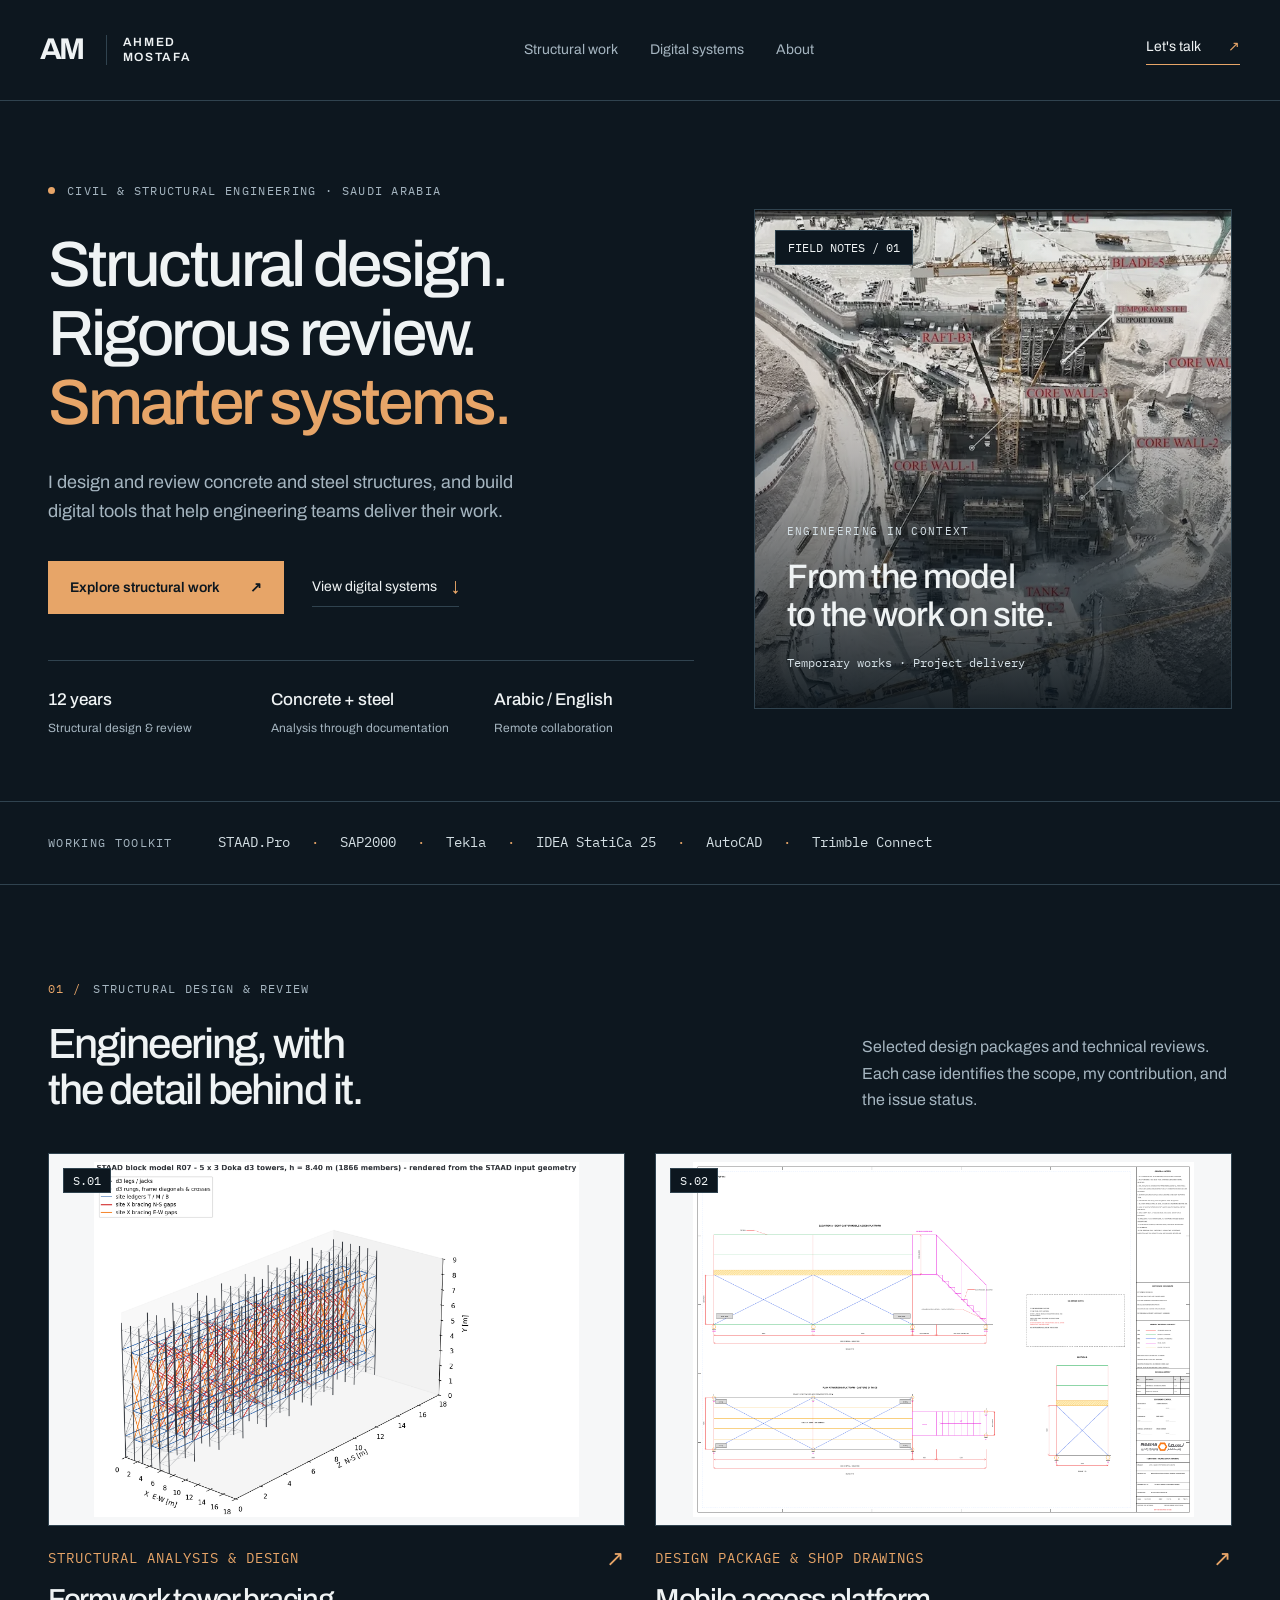
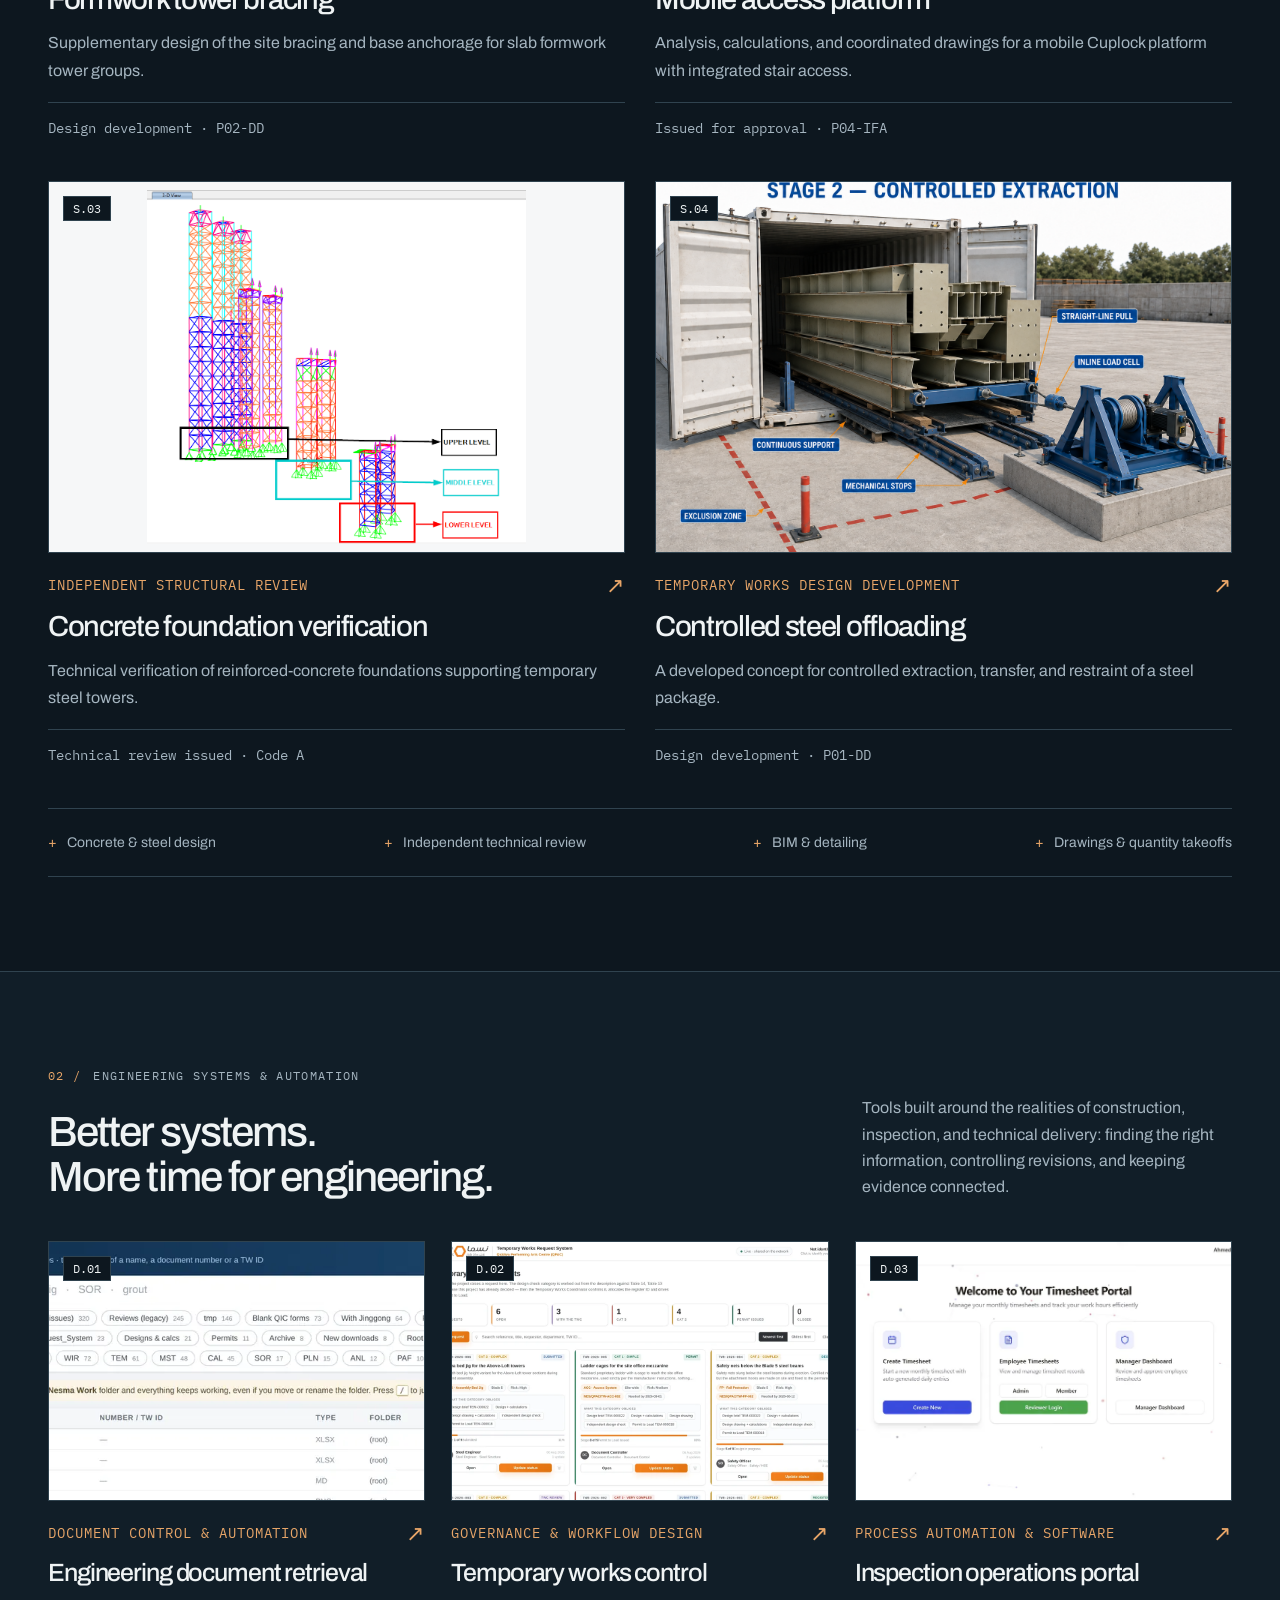
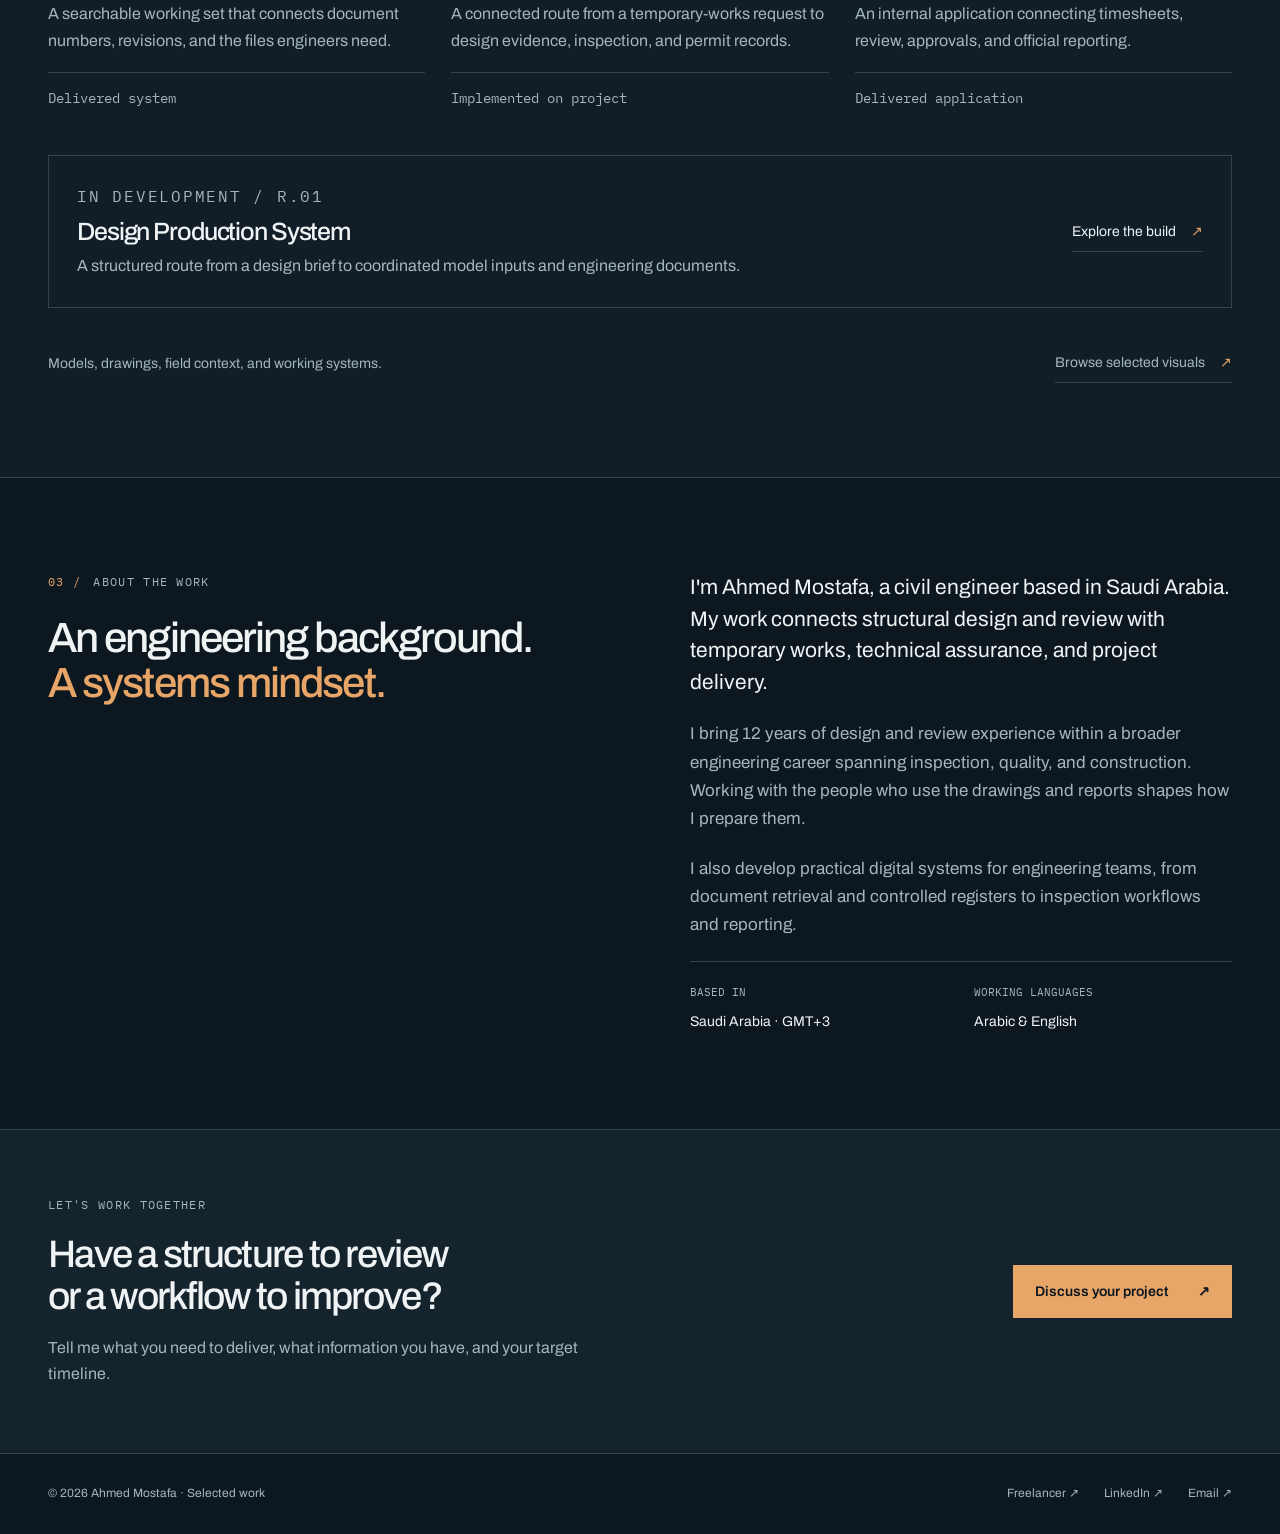
==== commit da20699a: "Publish structural engineering portfolio with 12 years experience" ====
--- a/index.html
+++ b/index.html
@@ -1,748 +1,54 @@
-<!doctype html><html lang="en"><head><meta charset="utf-8"><meta name="viewport" content="width=device-width,initial-scale=1"><title>Ahmed Mostafa</title>
-
-<link rel="preconnect" href="https://fonts.googleapis.com">
-<link rel="preconnect" href="https://fonts.gstatic.com" crossorigin>
-<link rel="stylesheet" href="https://fonts.googleapis.com/css2?family=Archivo:wdth,wght@75..125,400..700&family=IBM+Plex+Mono:wght@400;500;600&family=Newsreader:opsz,wght@6..72,300..600&display=swap">
-
-<style>
-/* ============ TOKENS ============ */
-:root{
-  --paper:#E9EDF1;
-  --surface:#FAFBFC;
-  --surface-2:#F1F4F7;
-  --ink:#0F2436;
-  --ink-2:#4B5D6E;
-  --ink-3:#7C8B99;
-  --rule:#C7D1DA;
-  --rule-soft:#DDE4EA;
-  --accent:#A94A08;
-  --accent-soft:#F3E2D4;
-  --verify:#1A6349;
-  --verify-soft:#DEEBE4;
-  --hold:#8A6A10;
-  --shadow:0 1px 0 rgba(15,36,54,.05), 0 8px 28px -18px rgba(15,36,54,.35);
-  --dsp:"Archivo","Helvetica Neue",Arial,sans-serif;
-  --bdy:"Newsreader",Georgia,"Times New Roman",serif;
-  --mno:"IBM Plex Mono",ui-monospace,"SFMono-Regular",Consolas,monospace;
-}
-@media (prefers-color-scheme: dark){
-  :root:not([data-theme="light"]){
-    --paper:#0B141C;
-    --surface:#101C26;
-    --surface-2:#16242F;
-    --ink:#DFE8EF;
-    --ink-2:#9CAFBE;
-    --ink-3:#6D808F;
-    --rule:#263A48;
-    --rule-soft:#1C2C38;
-    --accent:#E08A44;
-    --accent-soft:#33231A;
-    --verify:#59B790;
-    --verify-soft:#152A24;
-    --hold:#C9A241;
-    --shadow:0 1px 0 rgba(0,0,0,.4), 0 10px 30px -20px rgba(0,0,0,.9);
-  }
-}
-:root[data-theme="dark"]{
-  --paper:#0B141C;
-  --surface:#101C26;
-  --surface-2:#16242F;
-  --ink:#DFE8EF;
-  --ink-2:#9CAFBE;
-  --ink-3:#6D808F;
-  --rule:#263A48;
-  --rule-soft:#1C2C38;
-  --accent:#E08A44;
-  --accent-soft:#33231A;
-  --verify:#59B790;
-  --verify-soft:#152A24;
-  --hold:#C9A241;
-  --shadow:0 1px 0 rgba(0,0,0,.4), 0 10px 30px -20px rgba(0,0,0,.9);
-}
-
-*{box-sizing:border-box}
-body{
-  margin:0;
-  background:var(--paper);
-  color:var(--ink);
-  font-family:var(--bdy);
-  font-size:18px;
-  line-height:1.62;
-  -webkit-font-smoothing:antialiased;
-  font-optical-sizing:auto;
-}
-::selection{background:var(--accent-soft);color:var(--ink)}
-a{color:inherit}
-:focus-visible{outline:2px solid var(--accent);outline-offset:3px;border-radius:2px}
-
-/* ============ SHELL ============ */
-.sheet{
-  max-width:1200px;
-  margin:0 auto;
-  padding:0 clamp(16px,4vw,40px) 120px;
-}
-.grid{
-  display:grid;
-  grid-template-columns:92px minmax(0,1fr);
-  gap:0 clamp(18px,3vw,40px);
-  align-items:start;
-}
-.grid>*{min-width:0}
-main{min-width:0}
-/* left rail = drawing gridline */
-.rail{
-  position:sticky;
-  top:0;
-  height:100vh;
-  padding-top:38px;
-  display:flex;
-  flex-direction:column;
-  gap:0;
-}
-.rail::before{
-  content:"";
-  position:absolute;
-  left:19px; top:0; bottom:0;
-  width:1px;
-  background:linear-gradient(to bottom,transparent 0,var(--rule) 46px,var(--rule) calc(100% - 90px),transparent 100%);
-}
-.bub{
-  position:relative;
-  display:flex;
-  align-items:center;
-  gap:12px;
-  text-decoration:none;
-  padding:9px 0;
-  color:var(--ink-3);
-  transition:color .25s ease;
-}
-.bub .dot{
-  width:38px;height:38px;flex:none;
-  border-radius:50%;
-  border:1px solid var(--rule);
-  background:var(--paper);
-  display:grid;place-items:center;
-  font-family:var(--mno);
-  font-size:12px;font-weight:500;
-  letter-spacing:.02em;
-  color:var(--ink-3);
-  transition:border-color .25s ease,color .25s ease,background .25s ease;
-}
-.bub .lbl{
-  font-family:var(--mno);
-  font-size:10.5px;
-  letter-spacing:.1em;
-  text-transform:uppercase;
-  white-space:nowrap;
-  opacity:0;
-  transform:translateX(-6px);
-  transition:opacity .25s ease,transform .25s ease;
-}
-.bub:hover .lbl,.bub.on .lbl{opacity:1;transform:none}
-.bub:hover .dot{border-color:var(--ink-2);color:var(--ink-2)}
-.bub.on{color:var(--accent)}
-.bub.on .dot{border-color:var(--accent);color:var(--accent);background:var(--accent-soft)}
-.railfoot{
-  margin-top:auto;padding-bottom:34px;
-  font-family:var(--mno);font-size:10px;letter-spacing:.09em;
-  color:var(--ink-3);text-transform:uppercase;
-  writing-mode:vertical-rl;transform:rotate(180deg);
-  margin-left:19px;
-}
-
-/* ============ TYPE ============ */
-.eyebrow{
-  font-family:var(--mno);
-  font-size:11px;
-  letter-spacing:.16em;
-  text-transform:uppercase;
-  color:var(--ink-3);
-  margin:0 0 18px;
-}
-h1{
-  font-family:var(--dsp);
-  font-variation-settings:"wdth" 112;
-  font-weight:600;
-  font-size:clamp(31px,4.6vw,53px);
-  line-height:1.07;
-  letter-spacing:-.018em;
-  text-wrap:balance;
-  margin:0 0 26px;
-  max-width:21ch;
-}
-h2{
-  font-family:var(--dsp);
-  font-variation-settings:"wdth" 108;
-  font-weight:600;
-  font-size:clamp(24px,3.1vw,36px);
-  line-height:1.12;
-  letter-spacing:-.012em;
-  text-wrap:balance;
-  margin:0 0 14px;
-  max-width:22ch;
-}
-h3{
-  font-family:var(--dsp);
-  font-variation-settings:"wdth" 100;
-  font-weight:600;
-  font-size:17px;
-  letter-spacing:.005em;
-  margin:0 0 8px;
-}
-p{margin:0 0 18px;max-width:66ch}
-.lead{font-size:21px;line-height:1.56;color:var(--ink-2);max-width:60ch}
-strong{font-weight:600;color:var(--ink)}
-em{font-style:italic}
-
-/* ============ SECTIONS ============ */
-section{padding:0 0 clamp(64px,8vw,104px);scroll-margin-top:24px}
-.sechead{
-  display:flex;align-items:baseline;gap:16px;flex-wrap:wrap;
-  border-top:1px solid var(--rule);
-  padding-top:16px;margin-bottom:34px;
-}
-.sechead .ref{
-  font-family:var(--mno);font-size:11px;letter-spacing:.14em;
-  text-transform:uppercase;color:var(--accent);flex:none;
-}
-.sechead .meta{
-  font-family:var(--mno);font-size:11px;letter-spacing:.06em;
-  color:var(--ink-3);margin-left:auto;text-align:right;
-}
-
-/* ============ TITLE BLOCK ============ */
-.hero{padding:clamp(44px,7vw,86px) 0 clamp(40px,5vw,64px)}
-.tblock{
-  margin-top:44px;
-  border:1px solid var(--rule);
-  background:var(--surface);
-  display:grid;
-  grid-template-columns:repeat(auto-fit,minmax(228px,1fr));
-}
-.tcell{
-  padding:14px 18px 16px;
-  border-right:1px solid var(--rule-soft);
-  border-bottom:1px solid var(--rule-soft);
-  min-width:0;
-}
-.tcell:last-child{border-right:0}
-.tcell .k{
-  font-family:var(--mno);font-size:9.5px;letter-spacing:.13em;
-  text-transform:uppercase;color:var(--ink-3);display:block;margin-bottom:5px;
-}
-.tcell .v{
-  font-family:var(--dsp);font-variation-settings:"wdth" 100;
-  font-weight:500;font-size:14.5px;line-height:1.35;color:var(--ink);
-  word-break:break-word;
-}
-.tcell a.v{text-decoration:none;border-bottom:1px solid var(--accent);padding-bottom:1px}
-.tcell a.mail{font-family:var(--mno);font-size:12.5px;font-weight:400;letter-spacing:-.01em}
-.tcell a.v:hover{color:var(--accent)}
-
-/* ============ LOOP STRIP ============ */
-.loop{
-  display:flex;flex-wrap:wrap;align-items:stretch;gap:0;
-  border:1px solid var(--rule);background:var(--surface);
-  margin:0 0 26px;
-}
-.loop .st{
-  flex:1 1 100px;min-width:0;
-  padding:15px 12px 17px;
-  border-right:1px solid var(--rule-soft);
-  position:relative;
-}
-.loop .st:last-child{border-right:0}
-.loop .st .n{
-  font-family:var(--mno);font-size:9.5px;letter-spacing:.12em;
-  color:var(--accent);display:block;margin-bottom:6px;
-}
-.loop .st .t{
-  font-family:var(--dsp);font-variation-settings:"wdth" 100;
-  font-weight:600;font-size:14px;line-height:1.25;display:block;
-}
-
-/* ============ FIGURES / DATA ============ */
-.scroller{overflow-x:auto;margin:0 0 26px;border:1px solid var(--rule);background:var(--surface)}
-table{border-collapse:collapse;width:100%;min-width:520px;font-family:var(--mno);font-size:13px}
-caption{
-  caption-side:top;text-align:left;padding:13px 18px 12px;
-  font-family:var(--mno);font-size:10px;letter-spacing:.13em;text-transform:uppercase;
-  color:var(--ink-3);border-bottom:1px solid var(--rule-soft);
-}
-th,td{padding:9px 18px;text-align:left;border-bottom:1px solid var(--rule-soft);vertical-align:top}
-thead th{
-  font-size:9.5px;letter-spacing:.12em;text-transform:uppercase;font-weight:500;
-  color:var(--ink-3);background:var(--surface-2);
-}
-tbody tr:last-child td{border-bottom:0}
-td.num{font-variant-numeric:tabular-nums;font-weight:600;color:var(--ink);white-space:nowrap}
-td.was{color:var(--ink-3);font-variant-numeric:tabular-nums;white-space:nowrap}
-.tdesc{font-family:var(--bdy);font-size:15px;line-height:1.45;color:var(--ink-2);min-width:230px}
-
-/* metric row */
-.metrics{
-  display:grid;grid-template-columns:repeat(auto-fit,minmax(158px,1fr));
-  border:1px solid var(--rule);background:var(--surface);margin:0 0 28px;
-}
-.metric{padding:20px 20px 22px;border-right:1px solid var(--rule-soft);min-width:0}
-.metric:last-child{border-right:0}
-.metric .fig{
-  font-family:var(--dsp);font-variation-settings:"wdth" 96;
-  font-weight:700;font-size:clamp(27px,3.4vw,37px);line-height:1;
-  letter-spacing:-.02em;color:var(--accent);
-  font-variant-numeric:tabular-nums;display:block;margin-bottom:9px;
-}
-.metric .cap{
-  font-family:var(--bdy);font-size:14.5px;line-height:1.4;color:var(--ink-2);display:block;
-}
-
-/* ============ FIGURES (screens) ============ */
-figure.shot{
-  margin:6px 0 30px;border:1px solid var(--rule);background:var(--surface-2);
-  box-shadow:var(--shadow);overflow:hidden;
-}
-figure.shot img{display:block;width:100%;height:auto;border-bottom:1px solid var(--rule-soft)}
-figure.shot figcaption{
-  padding:11px 16px 13px;font-family:var(--mno);font-size:10.5px;line-height:1.5;
-  letter-spacing:.04em;color:var(--ink-3);
-}
-figure.shot figcaption b{color:var(--ink-2);font-weight:500}
-.shotpair{display:grid;grid-template-columns:repeat(auto-fit,minmax(272px,1fr));gap:18px;margin:6px 0 30px}
-.shotpair figure.shot{margin:0}
-
-@media (prefers-color-scheme: dark){
-  :root:not([data-theme="light"]) figure.shot img{opacity:.92}
-}
-:root[data-theme="dark"] figure.shot img{opacity:.92}
-
-/* ============ CHIPS ============ */
-.chips{display:flex;flex-wrap:wrap;gap:7px;margin:0 0 24px;padding:0;list-style:none}
-.chip{
-  font-family:var(--mno);font-size:10.5px;letter-spacing:.06em;
-  padding:5px 10px;border:1px solid var(--rule);border-radius:2px;
-  color:var(--ink-2);background:var(--surface);
-}
-.chip.done{border-color:var(--verify);color:var(--verify);background:var(--verify-soft)}
-.chip.live{border-color:var(--accent);color:var(--accent);background:var(--accent-soft)}
-.chip.hold{border-color:var(--hold);color:var(--hold)}
-
-/* ============ PROSE BITS ============ */
-.pull{
-  border-left:2px solid var(--accent);
-  padding:2px 0 2px 22px;
-  margin:30px 0 30px;
-  max-width:56ch;
-}
-.pull p{
-  font-size:21px;line-height:1.45;color:var(--ink);
-  font-style:italic;margin:0 0 8px;
-}
-.pull .src{
-  font-family:var(--mno);font-size:10px;letter-spacing:.11em;
-  text-transform:uppercase;color:var(--ink-3);font-style:normal;
-}
-.blocks{display:grid;grid-template-columns:repeat(auto-fit,minmax(258px,1fr));gap:26px 34px;margin:0 0 28px}
-.blk h3{margin-bottom:7px}
-.blk p{font-size:16px;line-height:1.55;color:var(--ink-2);margin:0}
-.blk .tag{
-  font-family:var(--mno);font-size:9.5px;letter-spacing:.13em;text-transform:uppercase;
-  color:var(--accent);display:block;margin-bottom:9px;
-}
-ul.plain{margin:0 0 24px;padding:0;list-style:none;max-width:66ch}
-ul.plain li{
-  padding:9px 0 9px 26px;position:relative;
-  border-bottom:1px solid var(--rule-soft);font-size:16.5px;line-height:1.5;
-}
-ul.plain li:last-child{border-bottom:0}
-ul.plain li::before{
-  content:"";position:absolute;left:2px;top:19px;
-  width:9px;height:1px;background:var(--accent);
-}
-
-/* ============ CONTACT ============ */
-.contact{
-  border:1px solid var(--rule);background:var(--surface);
-  padding:clamp(26px,4vw,42px);
-  box-shadow:var(--shadow);
-}
-.contact h2{margin-bottom:16px}
-.clist{display:flex;flex-wrap:wrap;gap:10px 30px;margin-top:24px;padding:0;list-style:none}
-.clist li{font-family:var(--mno);font-size:13px}
-.clist .k{
-  display:block;font-size:9.5px;letter-spacing:.13em;text-transform:uppercase;
-  color:var(--ink-3);margin-bottom:4px;
-}
-.clist a{text-decoration:none;border-bottom:1px solid var(--accent);padding-bottom:1px}
-.clist a:hover{color:var(--accent)}
-
-footer{
-  border-top:1px solid var(--rule);
-  margin-top:14px;padding-top:18px;
-  font-family:var(--mno);font-size:10.5px;letter-spacing:.07em;
-  color:var(--ink-3);
-  display:flex;flex-wrap:wrap;gap:10px 24px;justify-content:space-between;
-}
-
-/* ============ REVEAL ============ */
-.rv{opacity:0;transform:translateY(14px);transition:opacity .6s ease,transform .6s ease}
-.rv.in{opacity:1;transform:none}
-@media (prefers-reduced-motion:reduce){
-  .rv{opacity:1;transform:none;transition:none}
-  *{scroll-behavior:auto !important}
-}
-html{scroll-behavior:smooth}
-
-/* ============ NARROW ============ */
-@media (max-width:860px){
-  body{font-size:17px}
-  .grid{grid-template-columns:1fr}
-  .rail{
-    position:sticky;top:0;height:auto;padding:10px 0;z-index:20;
-    flex-direction:row;gap:6px;overflow-x:auto;
-    background:var(--paper);border-bottom:1px solid var(--rule);
-    margin:0 calc(-1 * clamp(16px,4vw,40px));
-    padding-left:clamp(16px,4vw,40px);padding-right:clamp(16px,4vw,40px);
-  }
-  .rail::before{display:none}
-  .bub{padding:0;flex:none}
-  .bub .dot{width:33px;height:33px;font-size:11px}
-  .bub .lbl{display:none}
-  .railfoot{display:none}
-  .sechead .meta{margin-left:0;text-align:left;width:100%}
-  .pull p{font-size:19px}
-  .lead{font-size:19px}
-}
-</style>
-
-</head><body><div class="sheet">
-<div class="grid">
-
-  <!-- ======== GRID RAIL ======== -->
-  <nav class="rail" aria-label="Sections">
-    <a class="bub" href="#top"><span class="dot" aria-hidden="true">A</span><span class="lbl">Top</span></a>
-    <a class="bub" href="#method"><span class="dot" aria-hidden="true">B</span><span class="lbl">Method</span></a>
-    <a class="bub" href="#c1"><span class="dot" aria-hidden="true">01</span><span class="lbl">Documents</span></a>
-    <a class="bub" href="#c2"><span class="dot" aria-hidden="true">02</span><span class="lbl">Governance</span></a>
-    <a class="bub" href="#c3"><span class="dot" aria-hidden="true">03</span><span class="lbl">Portal</span></a>
-    <a class="bub" href="#dps"><span class="dot" aria-hidden="true">C</span><span class="lbl">In build</span></a>
-    <a class="bub" href="#work"><span class="dot" aria-hidden="true">D</span><span class="lbl">Contact</span></a>
-    <div class="railfoot">Updated Aug 2026</div>
-  </nav>
-
-  <!-- ======== CONTENT ======== -->
-  <main>
-
-  <!-- HERO -->
-  <section class="hero" id="top">
-    <p class="eyebrow">Ahmed Mostafa · Digital transformation · Project &amp; delivery management</p>
-    <h1>A temporary structure holds a permanent one up until it can hold itself.</h1>
-    <p class="lead">That is my day job. It is also how I build operating systems for the teams around me — put a control in place, prove it carries the load, then let the work stand on it.</p>
-    <p>Twelve years in regulated, audit-sensitive engineering — third-party inspection, quality assurance, compliance, construction delivery — then two years turning those environments' broken workflows into working digital systems. I run the whole line myself: analyse the fragmented process, redesign the roles and information flow around it, then build the portal, the automation and the traceability layer. My advantage is not technology for its own sake. It is that I have personally carried the operational and safety accountability these systems exist to support, so I know which decisions a system must protect and which detail cannot be lost.</p>
-
-    <div class="tblock">
-      <div class="tcell"><span class="k">Name</span><span class="v">Ahmed Mostafa</span></div>
-      <div class="tcell"><span class="k">Discipline</span><span class="v">Digital transformation · process &amp; operational systems</span></div>
-      <div class="tcell"><span class="k">Based in</span><span class="v">Saudi Arabia · remote-ready</span></div>
-      <div class="tcell"><span class="k">Current role</span><span class="v">Senior Civil Engineer (Build) · appointed Temporary Works Manager, Nesma &amp; Partners</span></div>
-      <div class="tcell"><span class="k">Languages</span><span class="v">Arabic (native) · English (full professional)</span></div>
-      <div class="tcell"><span class="k">Contact</span><a class="v mail" href="mailto:ahmed.ibrahim.creative@gmail.com">ahmed.ibrahim.creative<wbr>@gmail.com</a></div>
-    </div>
-  </section>
-
-  <!-- METHOD -->
-  <section id="method" class="rv">
-    <div class="sechead">
-      <span class="ref">Method</span>
-      <span class="meta">How the work actually gets delivered</span>
-    </div>
-    <h2>Nothing here was specified up front and built in one go.</h2>
-    <p>Every system on this page was delivered the same way: find the operational problem that costs the most right now, build the smallest thing that genuinely solves it, put it in front of the people who have to use it, and let their reaction decide what gets built next. The register below went through six revisions in nineteen days for exactly this reason — each revision added the layer the previous one proved was missing.</p>
-
-    <div class="loop">
-      <div class="st"><span class="n">01</span><span class="t">Real problem</span></div>
-      <div class="st"><span class="n">02</span><span class="t">Small usable tool</span></div>
-      <div class="st"><span class="n">03</span><span class="t">Trial with actual users</span></div>
-      <div class="st"><span class="n">04</span><span class="t">Feedback</span></div>
-      <div class="st"><span class="n">05</span><span class="t">Refine</span></div>
-      <div class="st"><span class="n">06</span><span class="t">Next module</span></div>
-      <div class="st"><span class="n">07</span><span class="t">Integrate</span></div>
-    </div>
-
-    <p>Where a client or a regulator has to approve something, that loop runs inside a stage gate rather than around it: nothing goes live until its gate is signed. The two disciplines are not in tension — the iteration happens on the internal tooling, and the gate protects the formal record.</p>
-
-    <figure class="shot">
-      <img src="[data-uri]" alt="The project digital hub: one page with three cards — TW Request, SOR Workshop and Design Production System — each showing a live status.">
-      <figcaption><b>Step 07, made literal.</b> Each module was built and proved separately, then given one front door. The hub runs from a single machine on the site network; everyone else opens a link, with nothing to install. Status is shown per module, because a tool nobody can tell is running is a tool nobody uses.</figcaption>
-    </figure>
-    <p>Every screen on this page is from a system that is running. Nothing here is a mock-up.</p>
-  </section>
-
-  <!-- CASE 01 -->
-  <section id="c1" class="rv">
-    <div class="sechead">
-      <span class="ref">Case 01</span>
-      <span class="meta">Qiddiya Performing Arts Centre · Nesma &amp; Partners · 2026</span>
-    </div>
-    <h2>Twelve thousand documents nobody could get an answer out of.</h2>
-
-    <ul class="chips">
-      <li class="chip live">Running now</li>
-      <li class="chip">Python pipeline</li>
-      <li class="chip">SHA-256 revision control</li>
-      <li class="chip done">Used daily by the team</li>
-    </ul>
-
-    <p><strong>The situation.</strong> The project runs on Aconex, and Aconex will tell you a document exists. It will not tell you which of the four copies in your downloads folder is the current revision, which drawing covers the structure you are standing next to, or what changed between revision 01 and revision 02. So engineers hunted through folders, and when that failed they asked each other — which is how one person's memory quietly becomes the project's document control system.</p>
-
-    <p><strong>What I built — a mirror that understands the numbering.</strong> A Python pipeline that reads the project register and files every document by parsing venue, document type and discipline straight out of the Aconex document number, into <span style="font-family:var(--mno);font-size:.86em">files/{venue}/{type}_{discipline}/</span>. Every file is hashed with SHA-256, so a genuine revision change is never confused with a re-download and a prior revision is kept beside the new one instead of being overwritten. Every action appends to a permanent log. It also pulls Mail attachments — because recent attachments frequently never reach the Document Register at all, and the people who need them do not know that.</p>
-
-    <div class="metrics">
-      <div class="metric"><span class="fig">12,593</span><span class="cap">documents indexed from the project register</span></div>
-      <div class="metric"><span class="fig">46</span><span class="cap">engineering disciplines classified automatically</span></div>
-      <div class="metric"><span class="fig">9.5&nbsp;GB</span><span class="cap">mirrored and hash-verified so far</span></div>
-      <div class="metric"><span class="fig">1,741</span><span class="cap">files in the index the team actually opens</span></div>
-    </div>
-
-
-    <figure class="shot" style="max-width:760px">
-      <img src="[data-uri]" alt="The generated Aconex document tracker summary sheet, showing 12,593 documents in the tracker across 10 venues and a breakdown by review status.">
-      <figcaption><b>Regenerated on every sync.</b> The pipeline writes its own tracker so the count is never a claim someone typed in — it is whatever the last successful sync actually found. The review-status breakdown is honest about what it does not yet know: 12,588 documents are marked <i>unknown — capture on next sync</i> rather than silently defaulted.</figcaption>
-    </figure>
-
-    <p><strong>Then the working set was cleaned.</strong> The team's own folder tree had become a mess of near-duplicates. A consolidation pass took 941 raw files down to 564 canonical records: 361 exact duplicates identified by content hash and removed, reclaiming 2.5 GB; 374 controlled document numbers resolved; 16 revision-label aliases collapsed onto one record; 189 misfiled documents reclassified; and 376 PDFs opened, validated and their first page of text extracted so the set can be searched by content, not only by filename.</p>
-
-    <p><strong>The deliverable colleagues touch</strong> is none of that. It is one page that opens in any browser — no install, no server, no internet — and finds any file by any fragment of a name, a document number or a structure ID, faceted by folder and by document type with live counts.</p>
-
-    <figure class="shot">
-      <img src="[data-uri]" alt="The project file index: a search box, folder facets and document-type facets with live counts across 1,741 files.">
-      <figcaption><b>The file index.</b> One self-contained HTML page. Type any fragment of a name, a document number or a temporary works ID; filter by folder or document type. Runs offline from the project folder — the links stay relative, so it keeps working if the folder is moved or renamed.</figcaption>
-    </figure>
-
-    <div class="pull">
-      <p>A file that could not be read is reported as unreadable, never as "not found". A scan result is unknown, not empty.</p>
-      <span class="src">Design note — the distinction matters when someone acts on the output</span>
-    </div>
-
-    <p>The measurable outcome is retrieval time. The one that matters more is that finding a document stopped being a favour asked of whoever had been on the project longest.</p>
-  </section>
-
-  <!-- CASE 02 -->
-  <section id="c2" class="rv">
-    <div class="sechead">
-      <span class="ref">Case 02</span>
-      <span class="meta">Temporary works control system · Nesma &amp; Partners · 2026</span>
-    </div>
-    <h2>A critical-risk discipline with no control system, governed in four weeks.</h2>
-
-    <ul class="chips">
-      <li class="chip live">Live on project</li>
-      <li class="chip">Governance design</li>
-      <li class="chip done">Consultant review addressed</li>
-    </ul>
-
-    <figure class="shot">
-      <img src="[data-uri]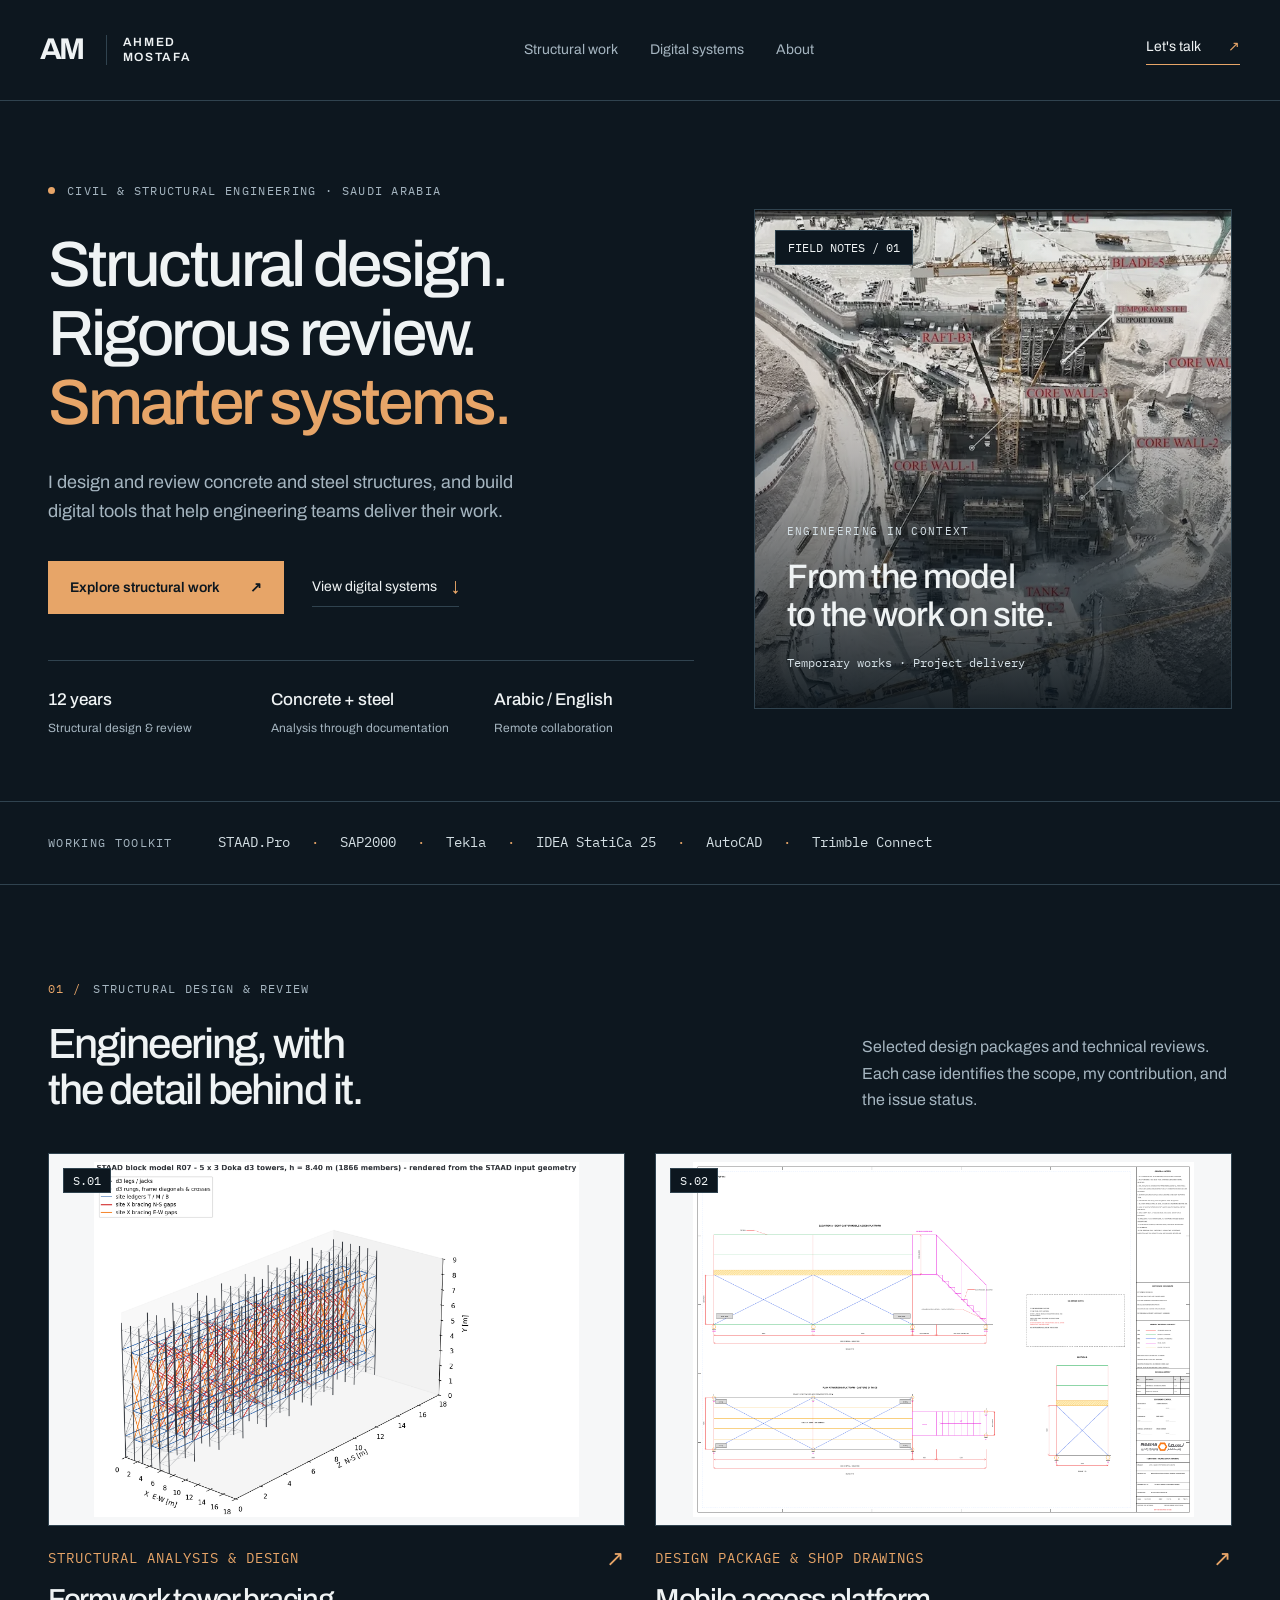
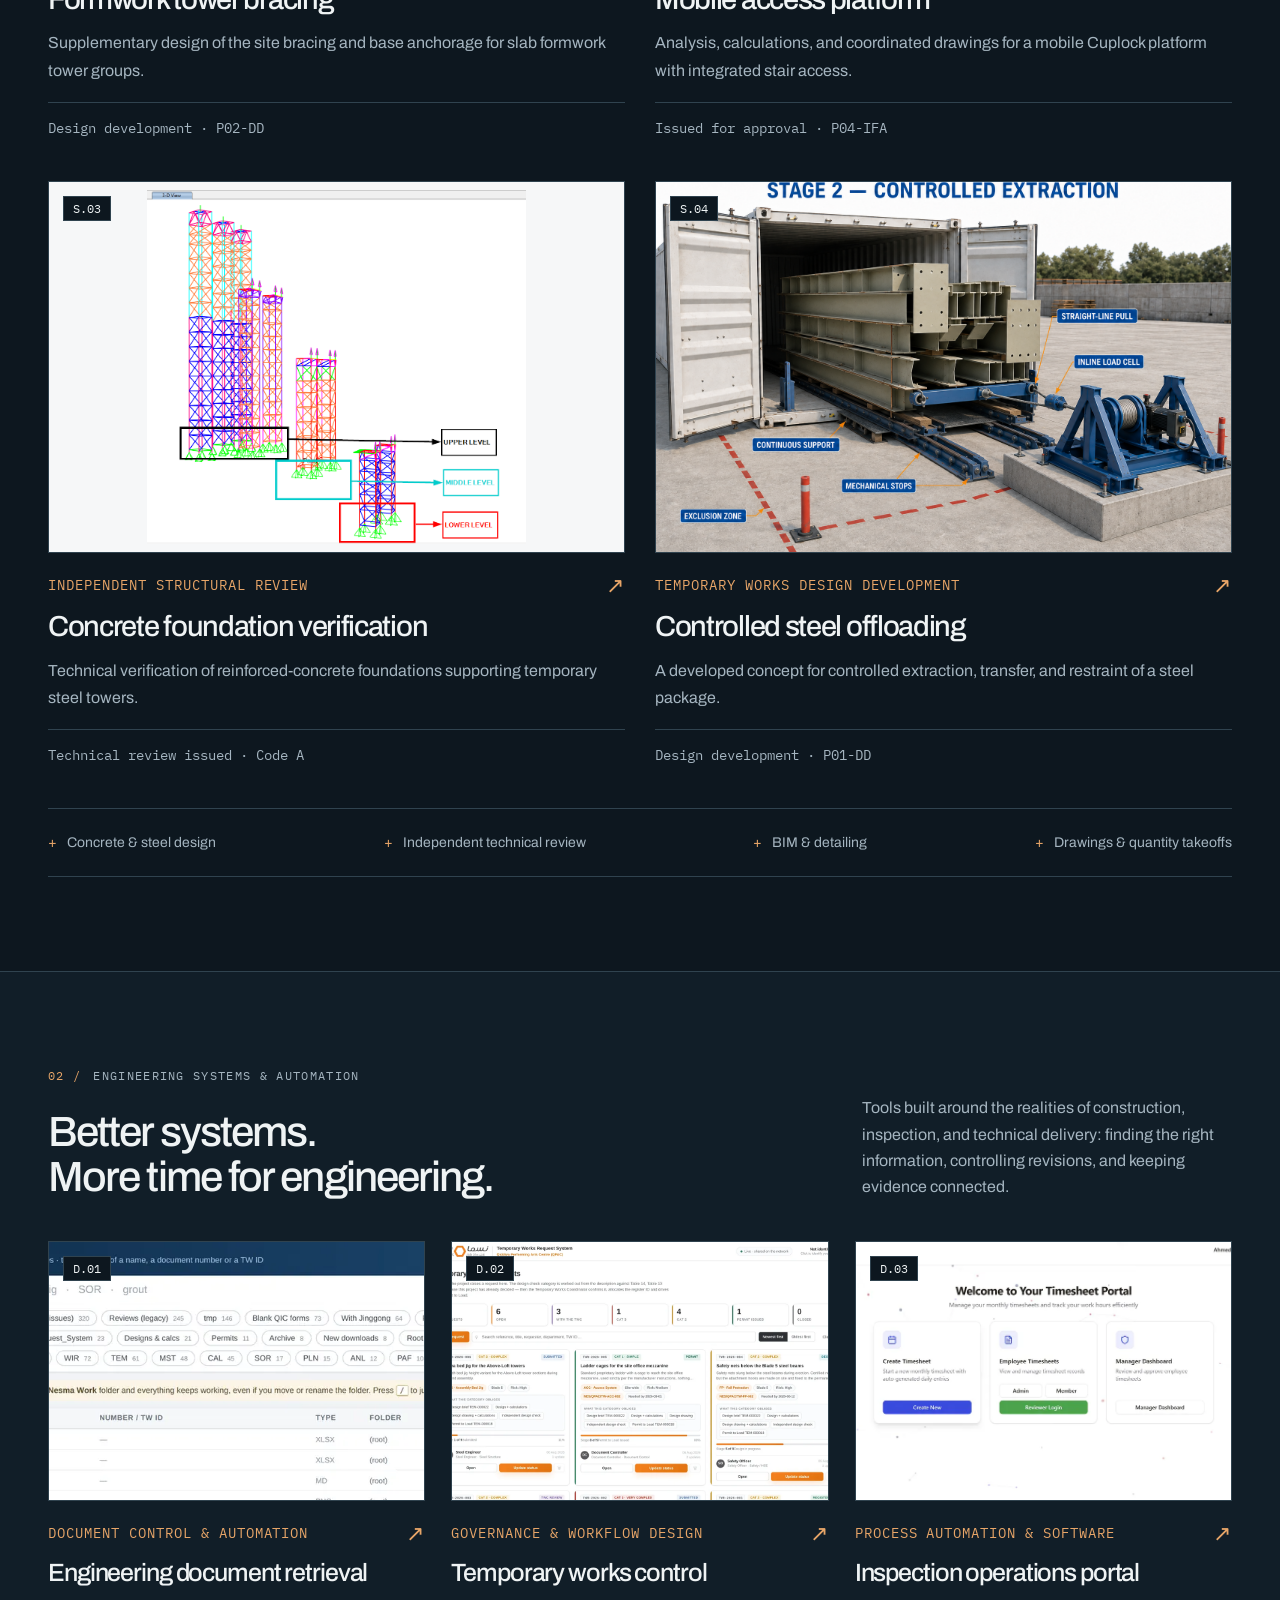
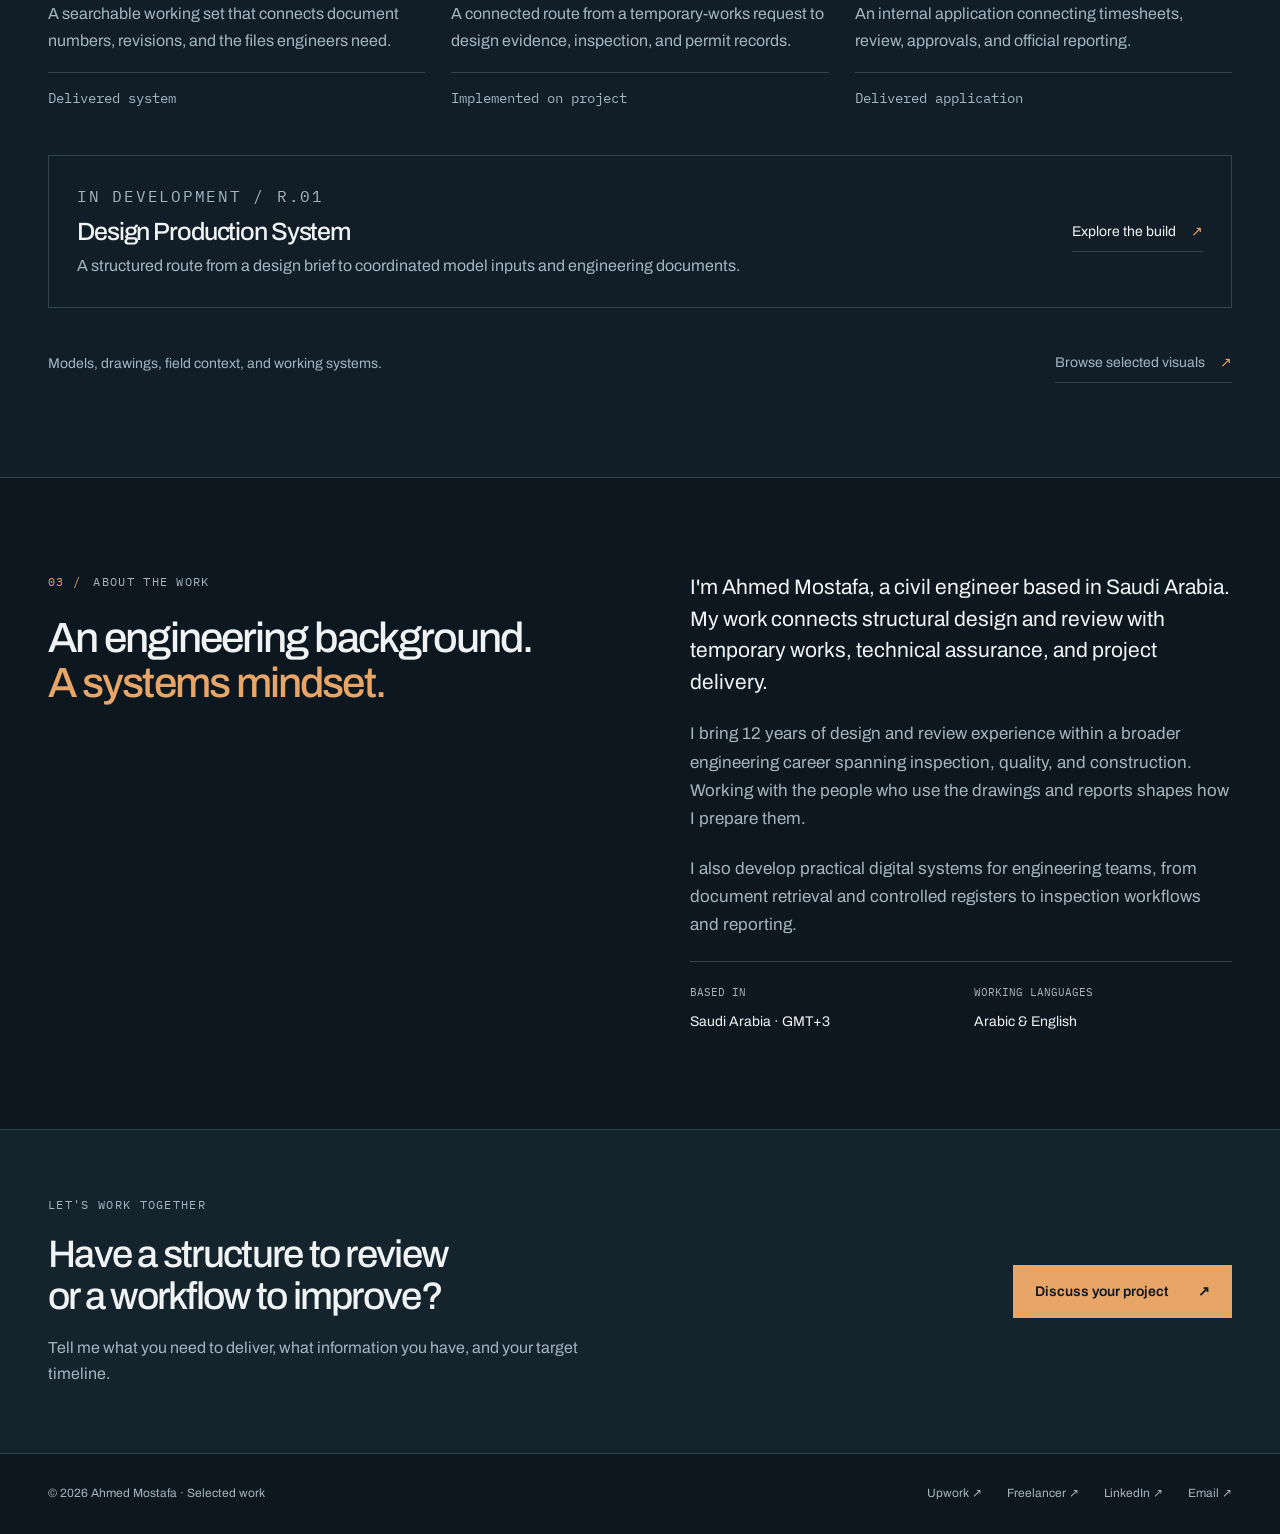
==== commit 3c52ffc6: "Link the published Upwork freelancer profile" ====
--- a/index.html
+++ b/index.html
@@ -49,6 +49,6 @@
     <section class="wrap section" id="about"><div class="about-grid"><div><p class="eyebrow"><span class="section-number">03 /</span> ABOUT THE WORK</p><h2>An engineering background.<br><span class="accent">A systems mindset.</span></h2></div><div class="about-copy"><p>I'm Ahmed Mostafa, a civil engineer based in Saudi Arabia. My work connects structural design and review with temporary works, technical assurance, and project delivery.</p><p>I bring 12 years of design and review experience within a broader engineering career spanning inspection, quality, and construction. Working with the people who use the drawings and reports shapes how I prepare them.</p><p>I also develop practical digital systems for engineering teams, from document retrieval and controlled registers to inspection workflows and reporting.</p><div class="about-meta"><div><span>BASED IN</span><strong>Saudi Arabia · GMT+3</strong></div><div><span>WORKING LANGUAGES</span><strong>Arabic & English</strong></div></div></div></div></section>
     <section class="contact-section" id="contact"><div class="wrap contact-inner"><div><p class="eyebrow">LET'S WORK TOGETHER</p><h2>Have a structure to review<br>or a workflow to improve?</h2><p>Tell me what you need to deliver, what information you have, and your target timeline.</p></div><a class="button primary" href="mailto:ahmed.ibrahim.creative@gmail.com">Discuss your project <span aria-hidden="true">↗</span></a></div></section>
   </main>
-  <footer class="wrap footer"><span>© 2026 Ahmed Mostafa · Selected work</span><div><a href="https://www.freelancer.com/u/abcreativ" target="_blank" rel="noopener noreferrer">Freelancer ↗</a><a href="https://www.linkedin.com/in/ahmed-ibrahim-24a816218/" target="_blank" rel="noopener noreferrer">LinkedIn ↗</a><a href="mailto:ahmed.ibrahim.creative@gmail.com">Email ↗</a></div></footer>
+  <footer class="wrap footer"><span>© 2026 Ahmed Mostafa · Selected work</span><div><a href="https://www.upwork.com/freelancers/~018a36d388172dcc05" target="_blank" rel="noopener noreferrer">Upwork ↗</a><a href="https://www.freelancer.com/u/abcreativ" target="_blank" rel="noopener noreferrer">Freelancer ↗</a><a href="https://www.linkedin.com/in/ahmed-ibrahim-24a816218/" target="_blank" rel="noopener noreferrer">LinkedIn ↗</a><a href="mailto:ahmed.ibrahim.creative@gmail.com">Email ↗</a></div></footer>
 </body>
 </html>
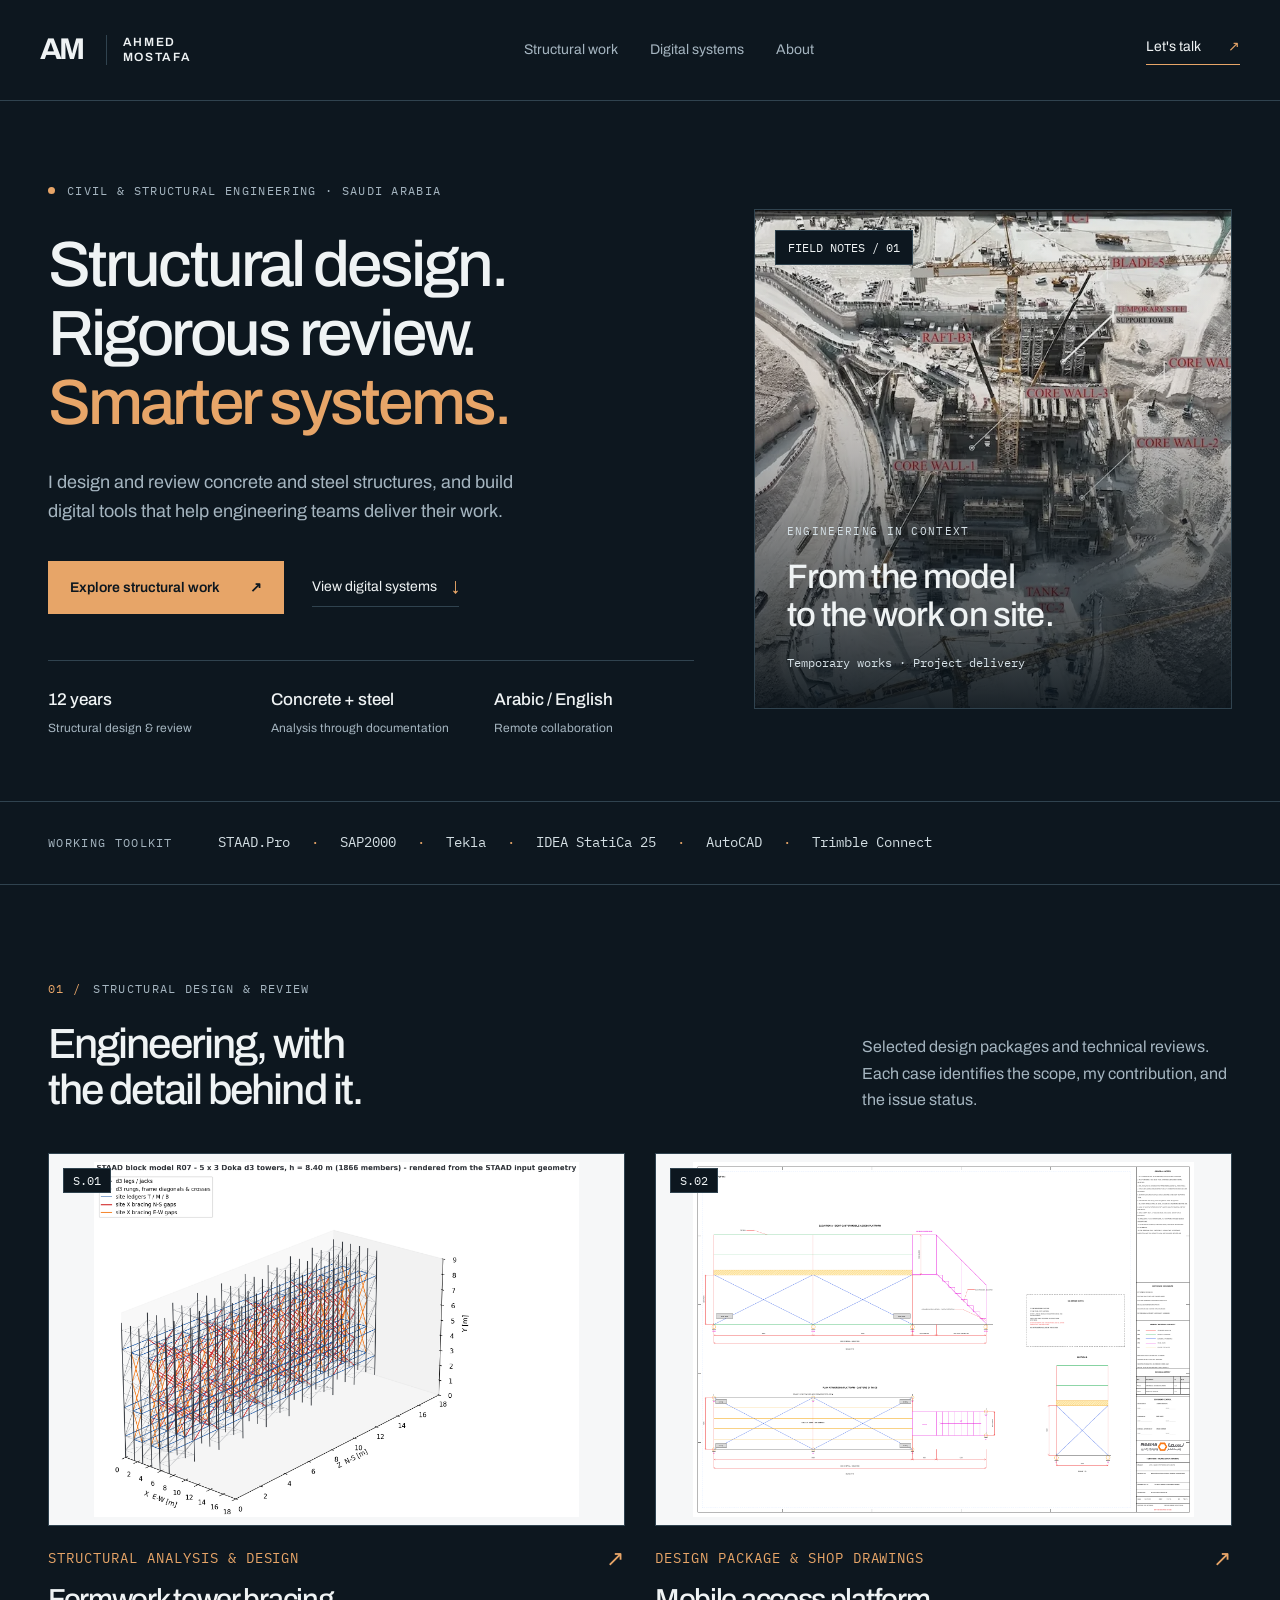
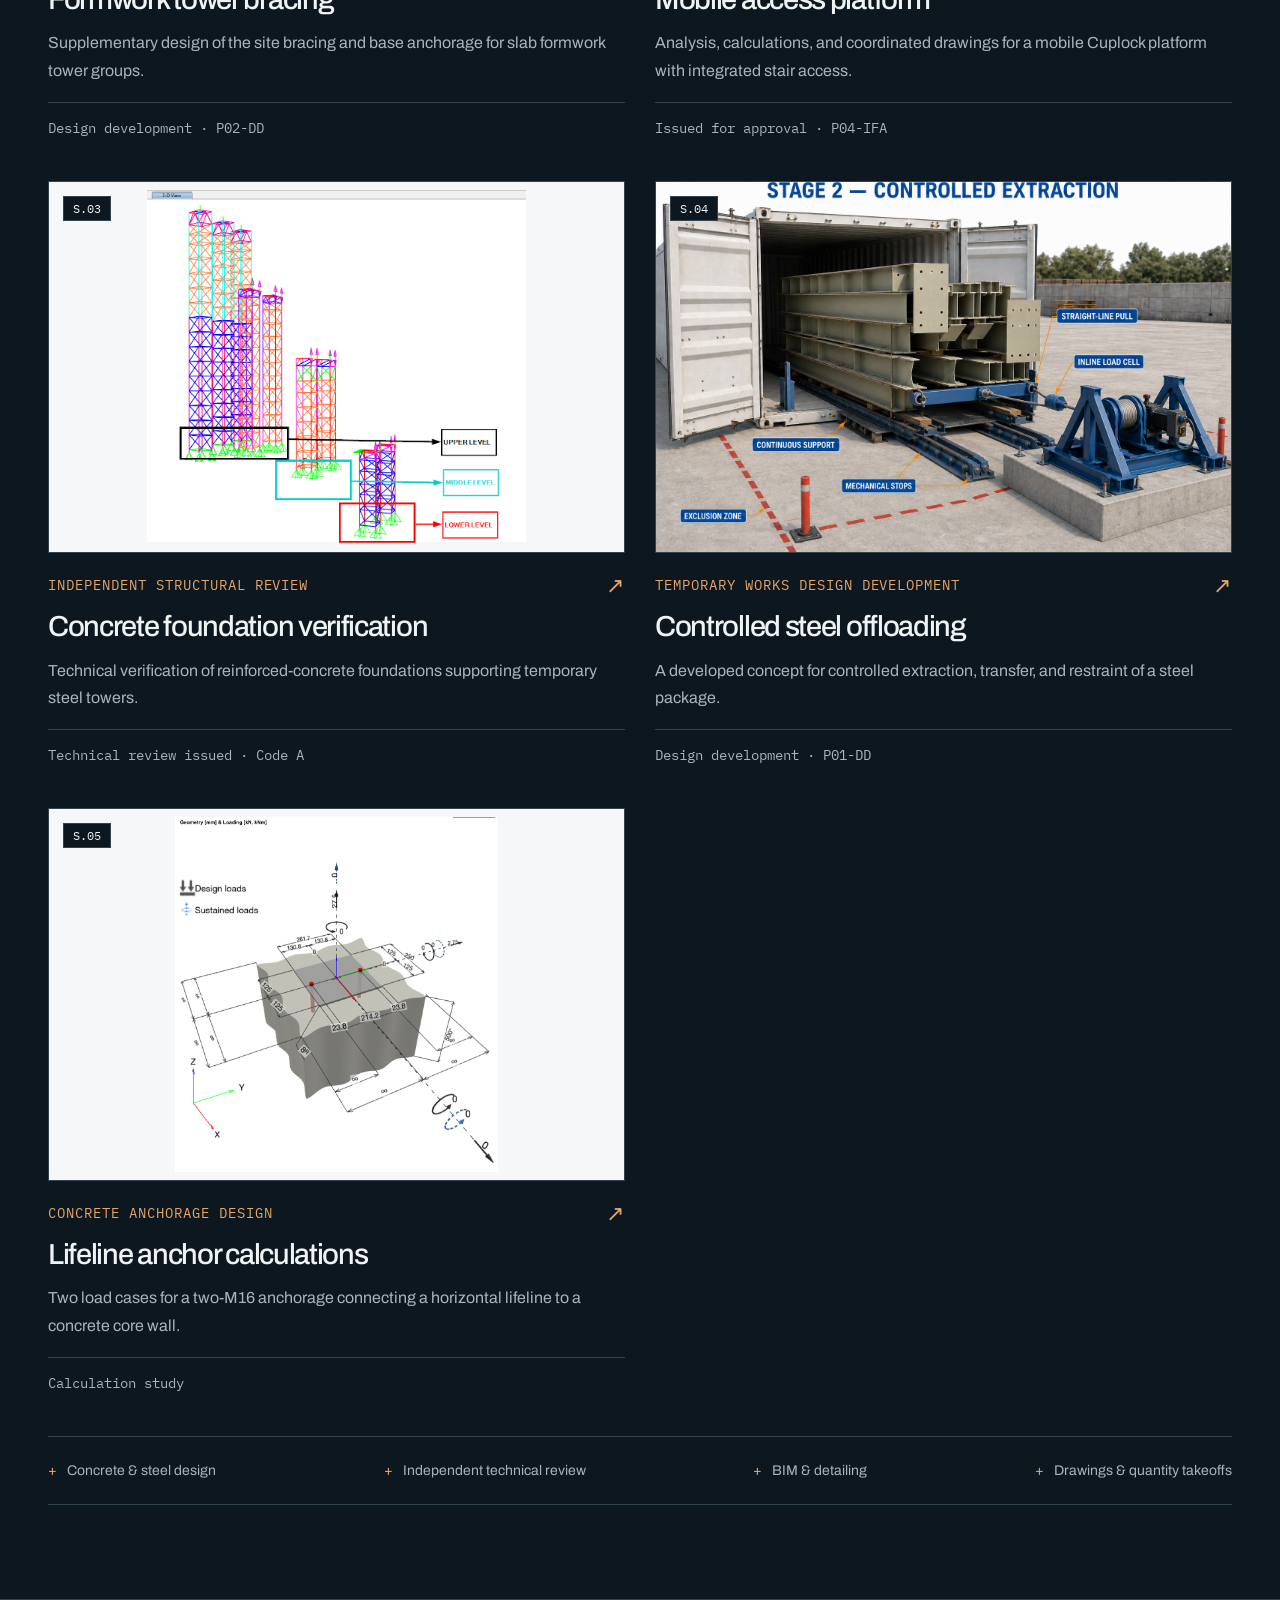
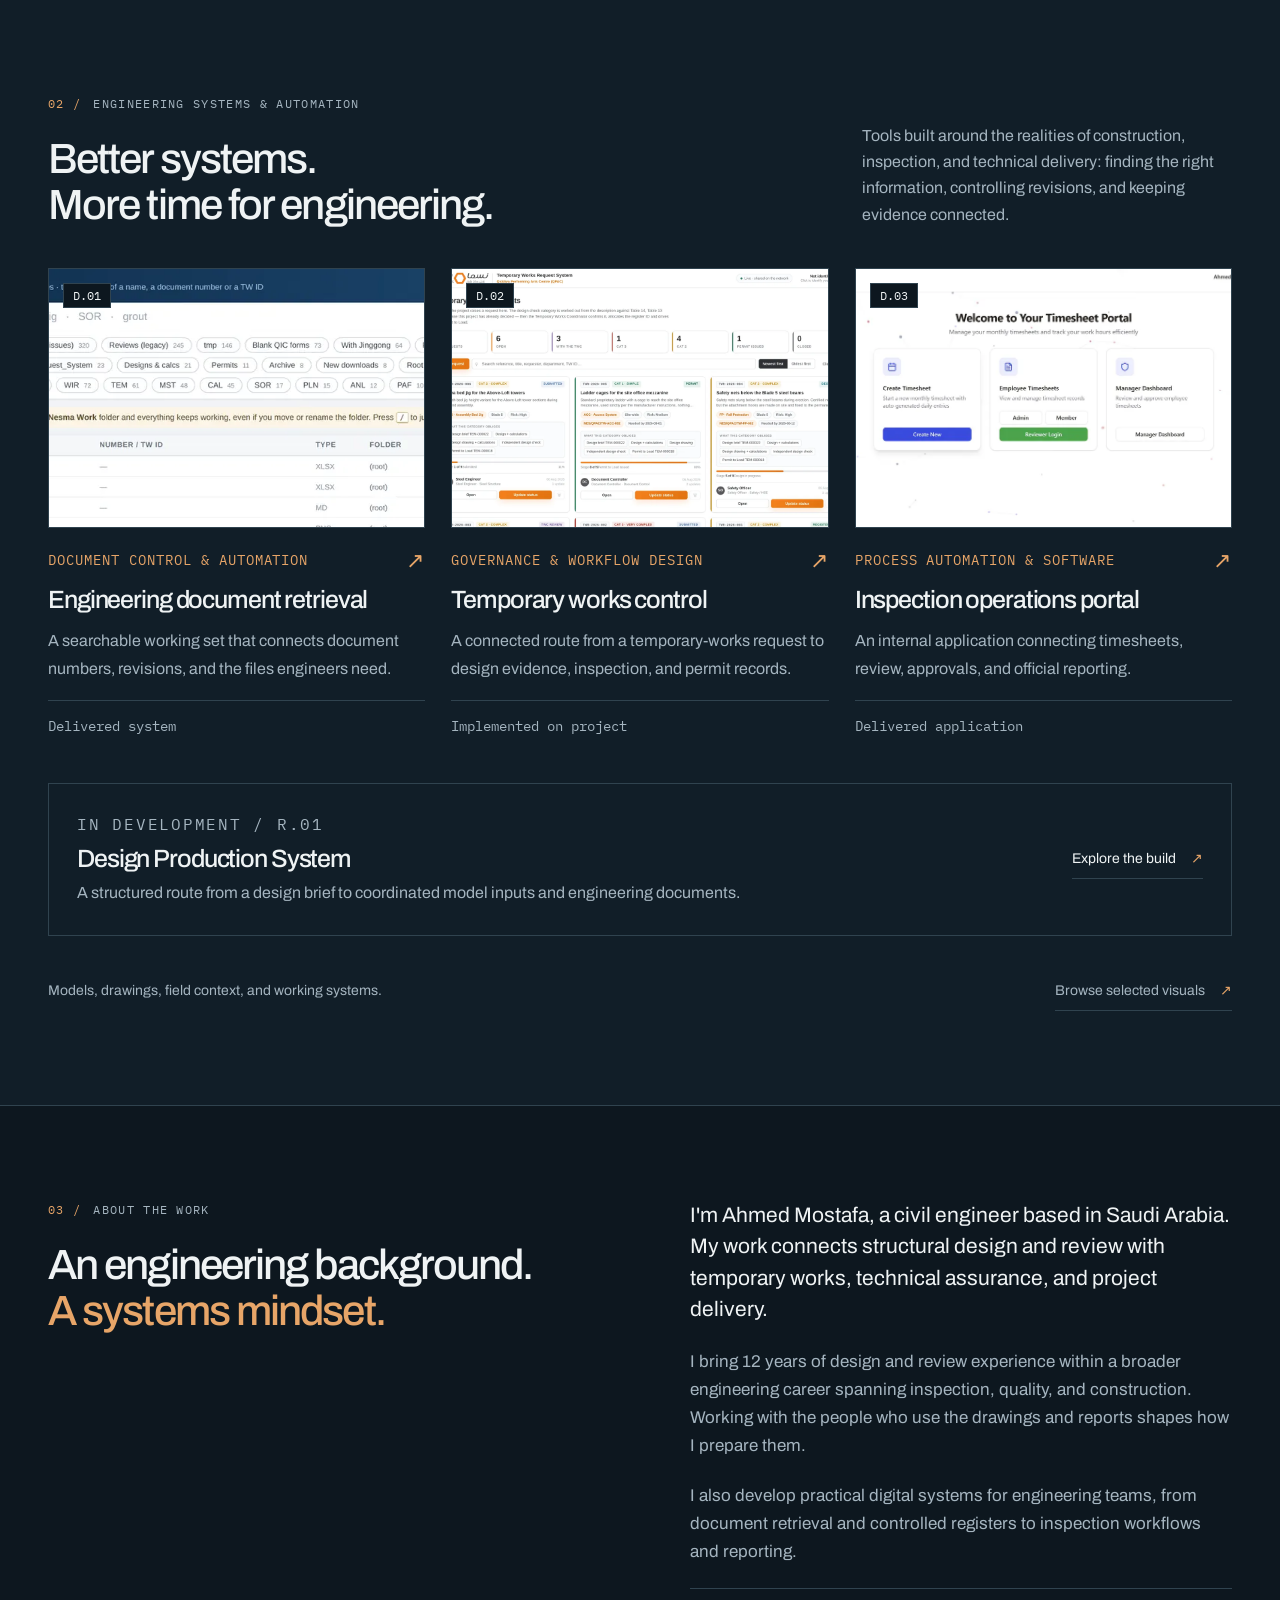
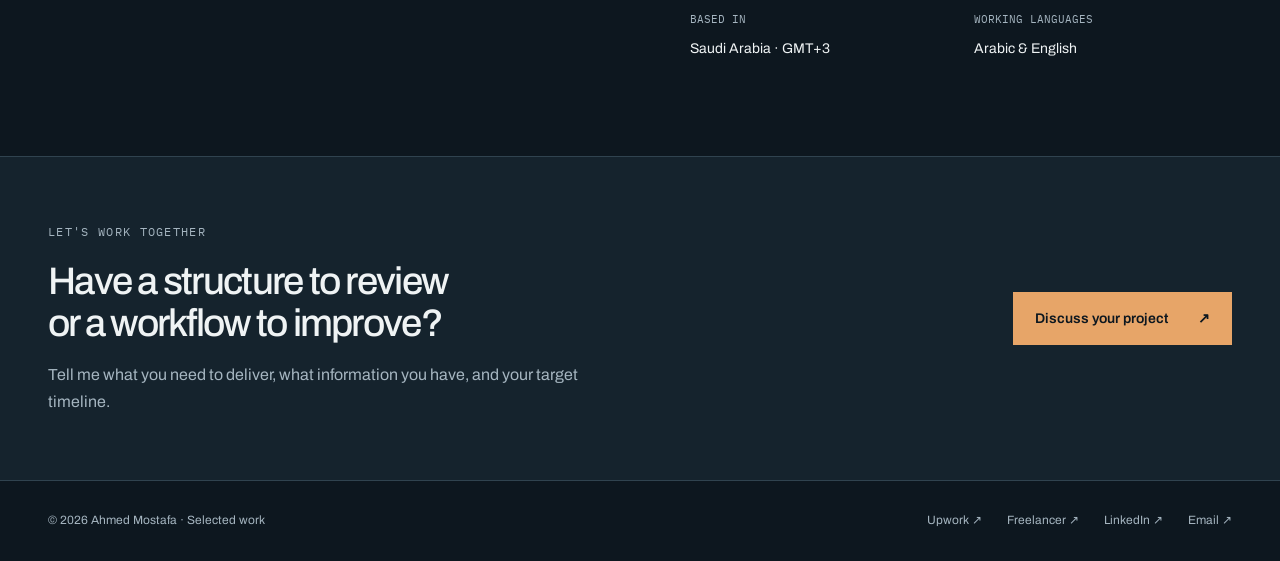
==== commit a86478fa: "Add lifeline anchorage calculation case and original report visuals" ====
--- a/index.html
+++ b/index.html
@@ -36,6 +36,7 @@
 <a class="project-card contain" href="mobile-access-platform.html"><div class="project-picture"><img src="assets/platform-drawing.png" alt="General arrangement drawing of an eight-castor mobile Cuplock platform with integrated stair, including plan and elevation" loading="lazy" width="1000" height="700"><span class="project-number">S.02</span></div><div class="project-body"><div class="project-kind"><span>Design package &amp; shop drawings</span><span class="arrow" aria-hidden="true">↗</span></div><h3>Mobile access platform</h3><p>Analysis, calculations, and coordinated drawings for a mobile Cuplock platform with integrated stair access.</p><div class="card-meta">Issued for approval · P04-IFA</div></div></a>
 <a class="project-card contain" href="concrete-foundation-review.html"><div class="project-picture"><img src="assets/foundation-model.png" alt="Submitted SAP2000 tower model identifying the upper, middle, and lower foundation levels" loading="lazy" width="1000" height="700"><span class="project-number">S.03</span></div><div class="project-body"><div class="project-kind"><span>Independent structural review</span><span class="arrow" aria-hidden="true">↗</span></div><h3>Concrete foundation verification</h3><p>Technical verification of reinforced-concrete foundations supporting temporary steel towers.</p><div class="card-meta">Technical review issued · Code A</div></div></a>
 <a class="project-card " href="controlled-offloading.html"><div class="project-picture"><img src="assets/offloading-concept.png" alt="Concept illustration showing controlled horizontal extraction of a steel package from a shipping container" loading="lazy" width="1000" height="700"><span class="project-number">S.04</span></div><div class="project-body"><div class="project-kind"><span>Temporary works design development</span><span class="arrow" aria-hidden="true">↗</span></div><h3>Controlled steel offloading</h3><p>A developed concept for controlled extraction, transfer, and restraint of a steel package.</p><div class="card-meta">Design development · P01-DD</div></div></a>
+<a class="project-card contain" href="lifeline-anchor-design.html"><div class="project-picture"><img src="assets/lifeline-anchor-model.png" alt="Hilti PROFIS model of a two-anchor plate in concrete with geometry and applied tension and shear loads" loading="lazy" width="1000" height="700"><span class="project-number">S.05</span></div><div class="project-body"><div class="project-kind"><span>Concrete anchorage design</span><span class="arrow" aria-hidden="true">↗</span></div><h3>Lifeline anchor calculations</h3><p>Two load cases for a two-M16 anchorage connecting a horizontal lifeline to a concrete core wall.</p><div class="card-meta">Calculation study</div></div></a>
 <!-- END_STRUCTURAL_CARDS --></div>
       <div class="service-line"><span>Concrete & steel design</span><span>Independent technical review</span><span>BIM & detailing</span><span>Drawings & quantity takeoffs</span></div>
     </section>
